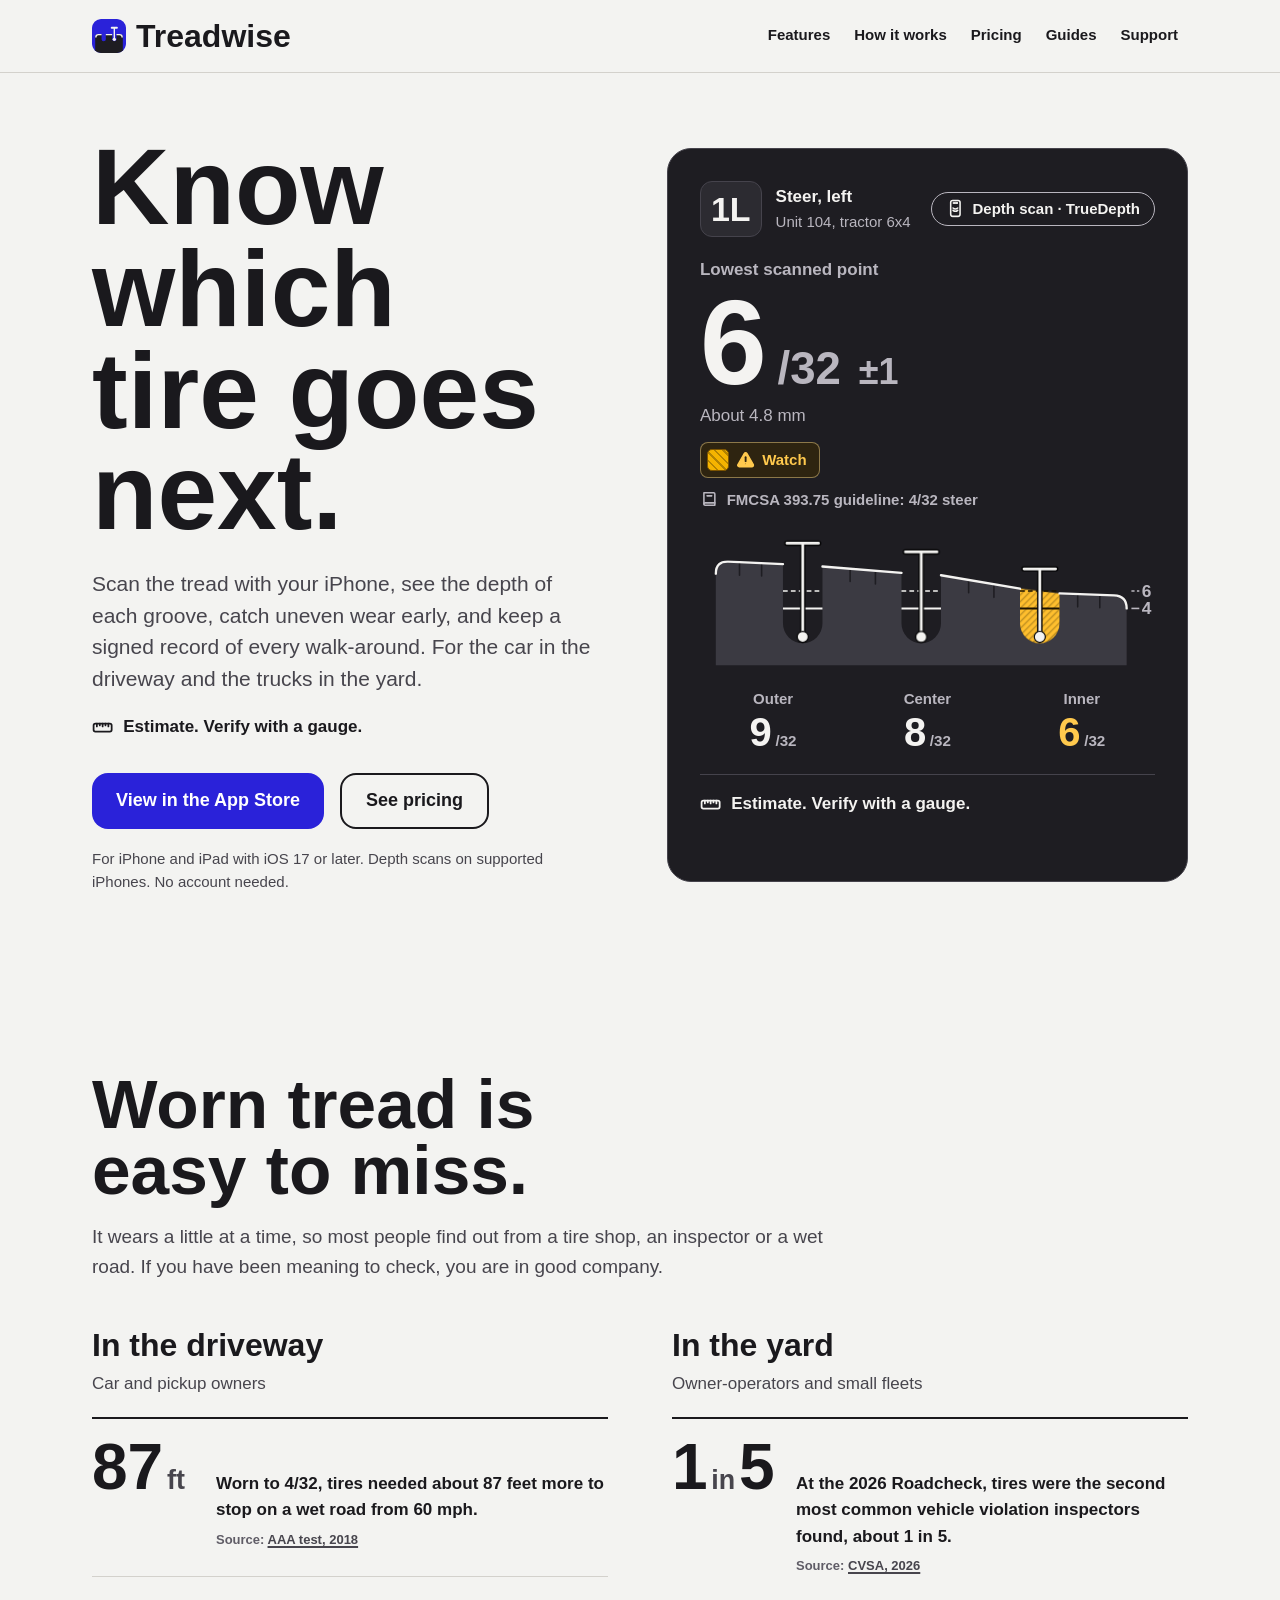
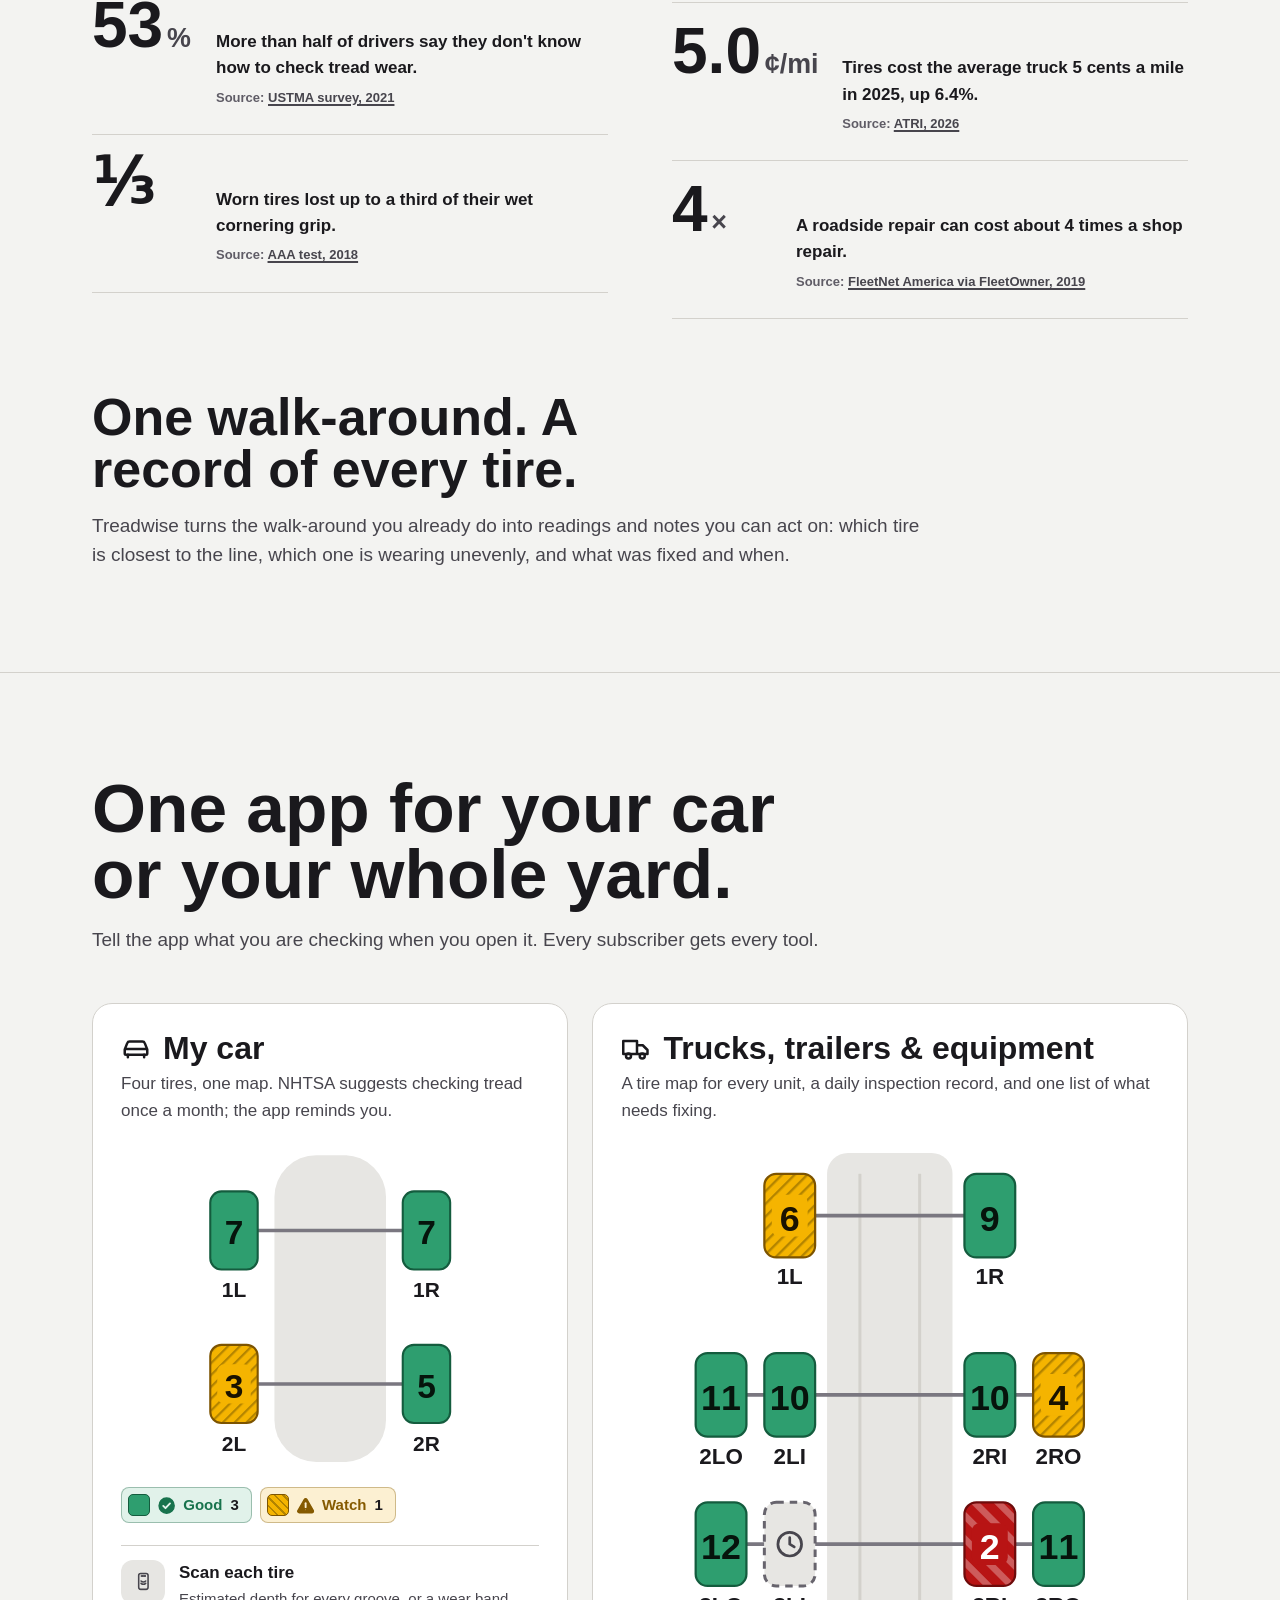
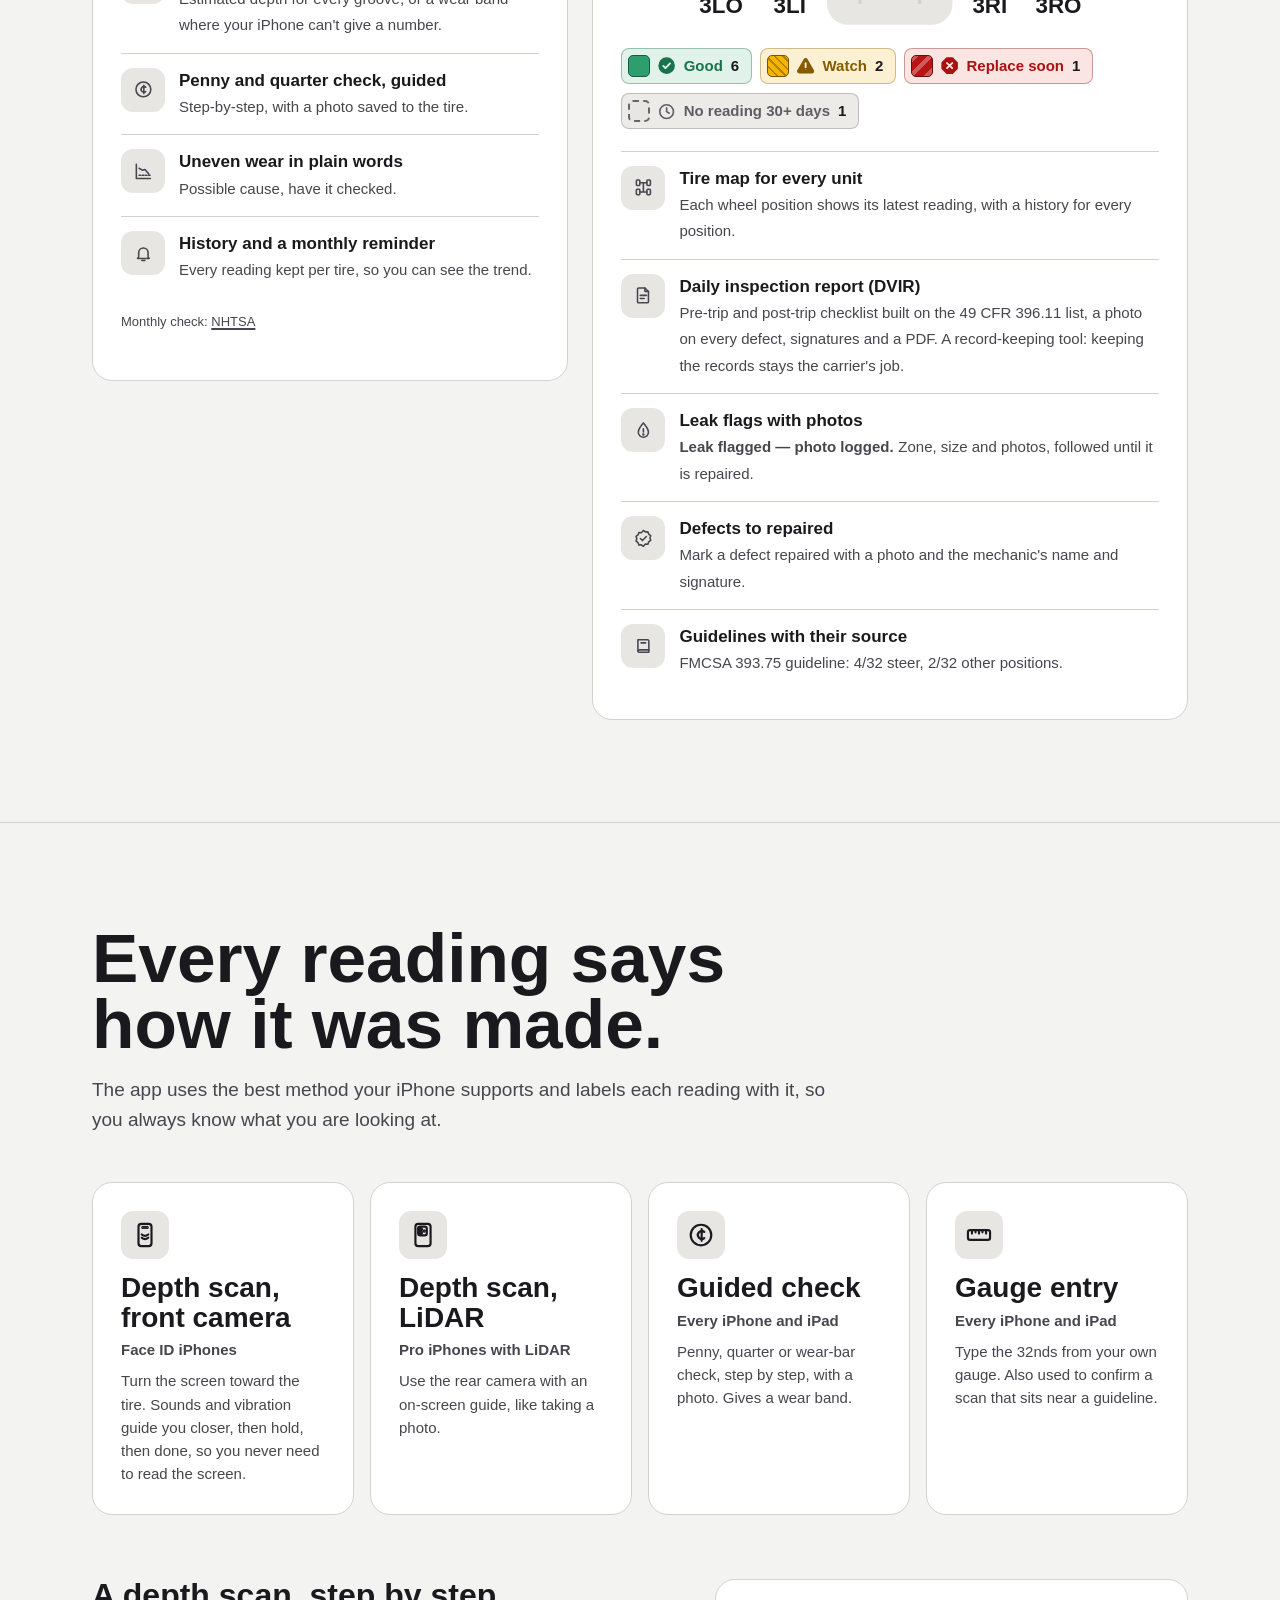
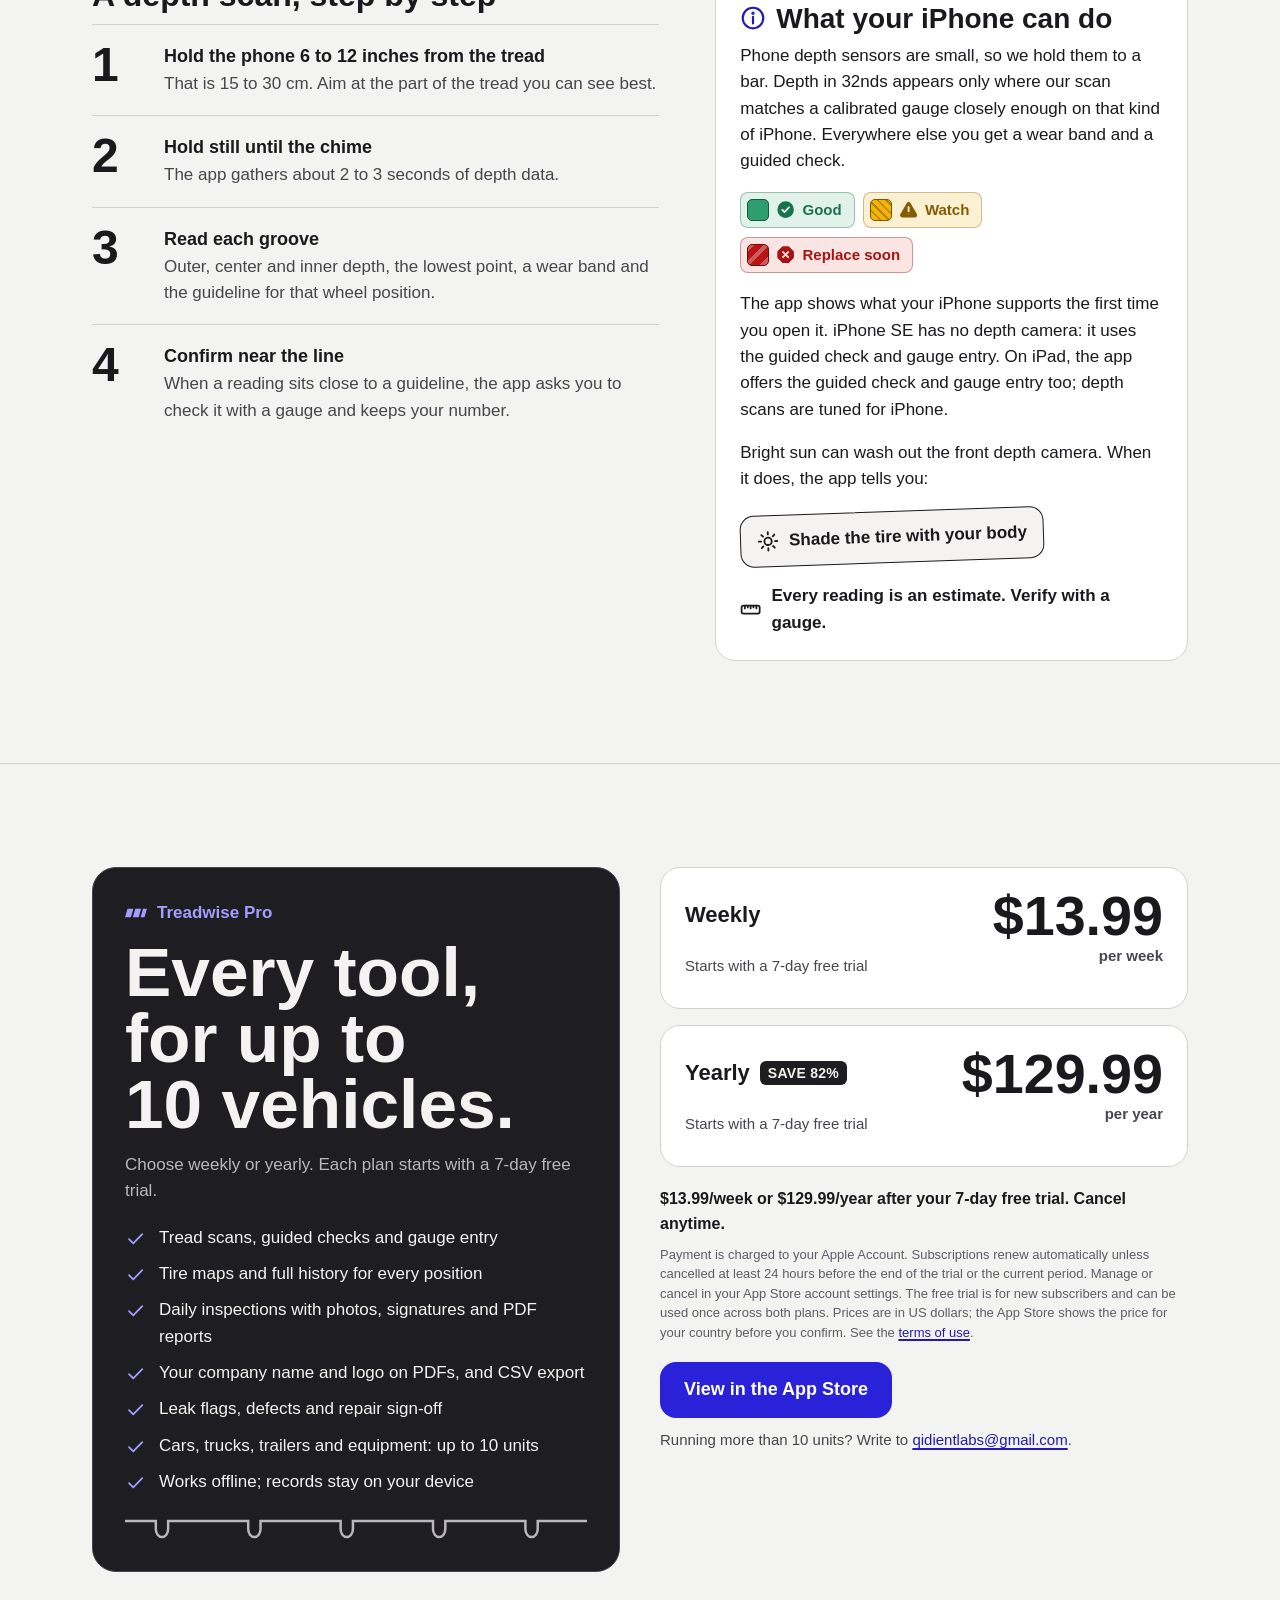
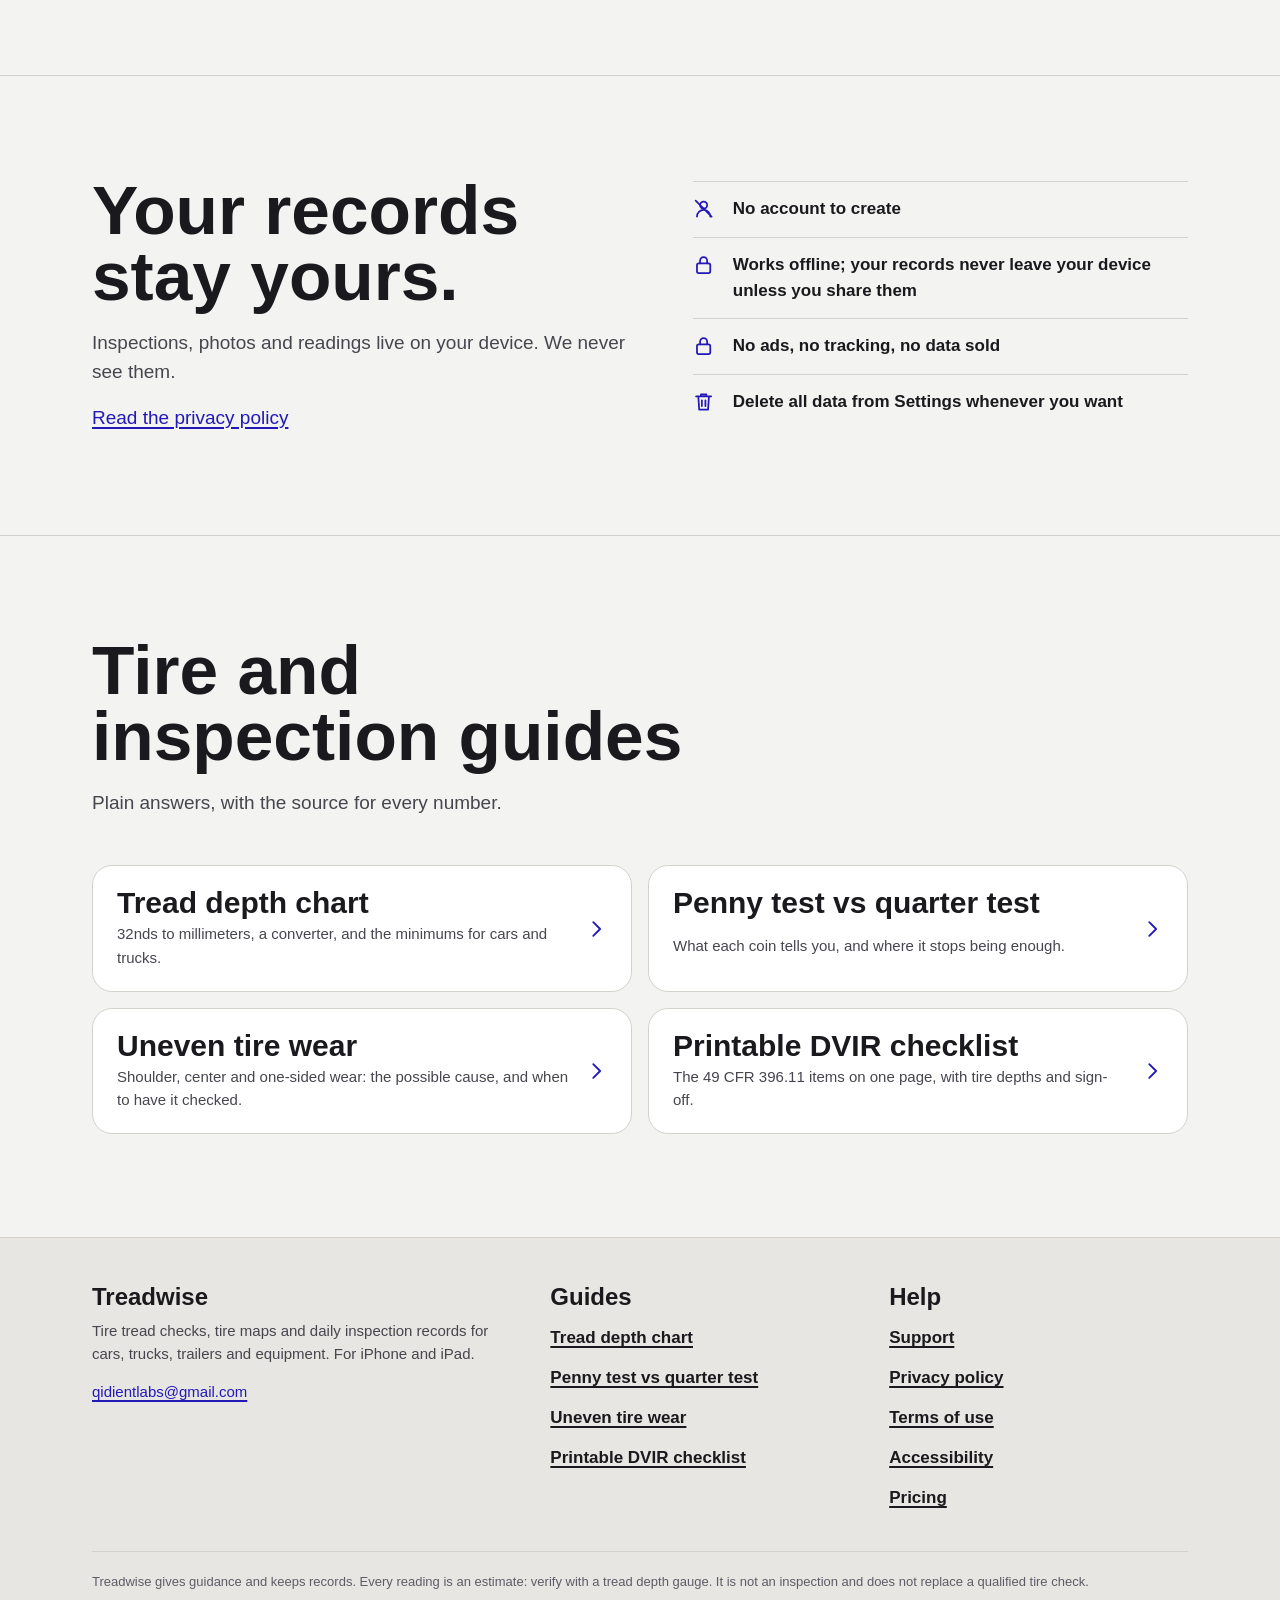
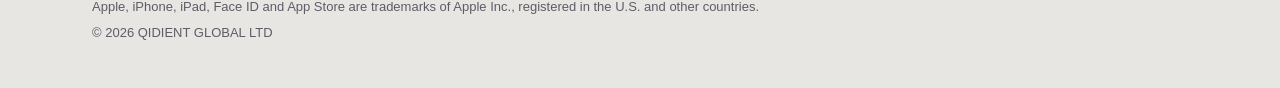
==== index.html @ 8d891f29 "Publish support, privacy and terms pages Co-Authored-By: Claude Opus 5.5 <noreply@anthropic.com>" ====
<!doctype html>
<html lang="en-US">
<head>
<title>Treadwise: tire tread scanner and DVIR for iPhone</title>
<meta name="description" content="Estimate tire tread depth per groove with your iPhone, catch uneven wear early, keep a tire map for every vehicle and a signed daily inspection record (DVIR).">
<meta charset="utf-8">
<meta name="viewport" content="width=device-width, initial-scale=1">
<meta name="color-scheme" content="light dark">
<meta name="theme-color" content="#F3F3F1" media="(prefers-color-scheme: light)">
<meta name="theme-color" content="#111013" media="(prefers-color-scheme: dark)">
<meta name="format-detection" content="telephone=no">

<meta name="apple-itunes-app" content="app-id=6839294842">

<meta name="robots" content="noindex, nofollow">

<meta property="og:type" content="website">
<meta property="og:site_name" content="Treadwise">
<meta property="og:title" content="Treadwise: tire tread scanner and DVIR for iPhone">
<meta property="og:description" content="Estimate tire tread depth per groove with your iPhone, catch uneven wear early, keep a tire map for every vehicle and a signed daily inspection record (DVIR).">

<link rel="canonical" href="https://jerryjrdev.github.io/tiretreadscanner/">
<meta property="og:url" content="https://jerryjrdev.github.io/tiretreadscanner/">
<meta property="og:image" content="https://jerryjrdev.github.io/tiretreadscanner/assets/app-icon-1024.png">

<link rel="icon" href="favicon.svg" type="image/svg+xml">
<link rel="apple-touch-icon" href="assets/app-icon-1024.png">
<link rel="stylesheet" href="style.css">
<script src="site.js" defer></script>
</head>
<body>
<a class="skip-link" href="#main">Skip to content</a>
<svg width="0" height="0" style="position:absolute" aria-hidden="true" focusable="false">
  <defs>
    <!-- Band patterns (DIRECTION.md §3): Watch fine 45° hatch, Replace soon bold 135° stripes. -->
    <pattern id="p-watch" width="6" height="6" patternUnits="userSpaceOnUse" patternTransform="rotate(45)">
      <rect width="6" height="6" style="fill:var(--watch-fill)"/>
      <rect width="1.6" height="6" style="fill:var(--watch-on);opacity:.3"/>
    </pattern>
    <pattern id="p-replace" width="11" height="11" patternUnits="userSpaceOnUse" patternTransform="rotate(135)">
      <rect width="11" height="11" style="fill:var(--replace-fill)"/>
      <rect width="4.5" height="11" fill="#FFFFFF" opacity=".3"/>
    </pattern>
    <pattern id="p-watch-slab" width="6" height="6" patternUnits="userSpaceOnUse" patternTransform="rotate(45)">
      <rect width="6" height="6" fill="#FFBF2E"/>
      <rect width="1.6" height="6" fill="#1C1300" opacity=".3"/>
    </pattern>

    <!-- Band icons: circle, triangle, octagon, clock (ANSI sign shapes). --knock is the cut-out colour. -->
    <symbol id="i-good" viewBox="0 0 24 24"><circle cx="12" cy="12" r="10.5" fill="currentColor"/><path d="M7.3 12.4l3.1 3.1 6.3-6.6" fill="none" stroke="var(--knock, #fff)" stroke-width="2.6" stroke-linecap="round" stroke-linejoin="round"/></symbol>
    <symbol id="i-watch" viewBox="0 0 24 24"><path d="M10.3 3.2a2 2 0 0 1 3.4 0l9 15.6a2 2 0 0 1-1.7 3H3a2 2 0 0 1-1.7-3z" fill="currentColor"/><path d="M12 8.6v5.6" stroke="var(--knock, #fff)" stroke-width="2.6" stroke-linecap="round"/><circle cx="12" cy="17.9" r="1.5" fill="var(--knock, #fff)"/></symbol>
    <symbol id="i-replace" viewBox="0 0 24 24"><path d="M8 1.5h8l6.5 6.5v8L16 22.5H8L1.5 16V8z" fill="currentColor"/><path d="M8.4 8.4l7.2 7.2M15.6 8.4l-7.2 7.2" stroke="var(--knock, #fff)" stroke-width="2.6" stroke-linecap="round"/></symbol>
    <symbol id="i-stale" viewBox="0 0 24 24"><circle cx="12" cy="12" r="9.5" fill="none" stroke="currentColor" stroke-width="2.2"/><path d="M12 6.8V12l3.6 2.2" fill="none" stroke="currentColor" stroke-width="2.2" stroke-linecap="round" stroke-linejoin="round"/></symbol>

    <!-- Line icons, 24 grid, 2 px stroke (set by .icon). -->
    <symbol id="i-ruler" viewBox="0 0 24 24"><rect x="1.8" y="7.5" width="20.4" height="9" rx="2"/><path d="M5.5 7.5v3.2M8.8 7.5v2M12 7.5v3.2M15.2 7.5v2M18.5 7.5v3.2"/></symbol>
    <symbol id="i-info" viewBox="0 0 24 24"><circle cx="12" cy="12" r="9.5"/><path d="M12 11v6"/><circle cx="12" cy="7.6" r=".6" fill="currentColor"/></symbol>
    <symbol id="i-book" viewBox="0 0 24 24"><path d="M5 3.5h12.5a1.5 1.5 0 0 1 1.5 1.5v14.5H6.5A1.5 1.5 0 0 1 5 18z"/><path d="M5 18a1.5 1.5 0 0 1 1.5-1.5H19M9 7.5h6"/></symbol>
    <symbol id="i-depth" viewBox="0 0 24 24"><rect x="6" y="1.8" width="12" height="20.4" rx="2.6"/><circle cx="10" cy="5" r=".5" fill="currentColor"/><circle cx="12" cy="5" r=".5" fill="currentColor"/><circle cx="14" cy="5" r=".5" fill="currentColor"/><path d="M9 14.5q3 2.5 6 0M9 11.5q3 2.5 6 0" /></symbol>
    <symbol id="i-lidar" viewBox="0 0 24 24"><rect x="5" y="1.8" width="14" height="20.4" rx="2.6"/><rect x="7.5" y="4.3" width="8" height="8" rx="2"/><circle cx="10" cy="6.8" r="1.1"/><circle cx="10" cy="9.9" r="1.1"/><circle cx="13.2" cy="8.3" r=".6" fill="currentColor"/></symbol>
    <symbol id="i-coin" viewBox="0 0 24 24"><circle cx="12" cy="12" r="9.5"/><path d="M15 9.2a3.6 3.6 0 1 0 0 5.6M12.6 6.6v10.8"/></symbol>
    <symbol id="i-car" viewBox="0 0 24 24"><path d="M3 15.5v-3.2l2-5A2 2 0 0 1 6.9 6h10.2a2 2 0 0 1 1.9 1.3l2 5v3.2a1 1 0 0 1-1 1H4a1 1 0 0 1-1-1zM3.5 12h17"/><path d="M5.5 16.5v2M18.5 16.5v2"/></symbol>
    <symbol id="i-truck" viewBox="0 0 24 24"><path d="M1.8 5.5h11v10.5h-11zM12.8 9h4.6l3.8 3.8V16h-8.4"/><circle cx="6" cy="17.6" r="2"/><circle cx="17" cy="17.6" r="2"/></symbol>
    <symbol id="i-map" viewBox="0 0 24 24"><rect x="3" y="2.5" width="4.5" height="7" rx="1.2"/><rect x="16.5" y="2.5" width="4.5" height="7" rx="1.2"/><rect x="3" y="14.5" width="4.5" height="7" rx="1.2"/><rect x="16.5" y="14.5" width="4.5" height="7" rx="1.2"/><path d="M7.5 6h9M7.5 18h9M12 6v12"/></symbol>
    <symbol id="i-doc" viewBox="0 0 24 24"><path d="M6 2.5h8l4.5 4.5v13a1.5 1.5 0 0 1-1.5 1.5H6A1.5 1.5 0 0 1 4.5 20V4A1.5 1.5 0 0 1 6 2.5z"/><path d="M14 2.5V7h4.5M8 12h8M8 16h5"/></symbol>
    <symbol id="i-sign" viewBox="0 0 24 24"><path d="M3 14.5c2-4 3.5-7 5-7 2.2 0-1.8 9 1 9 1.8 0 2.5-3 4-3 1.2 0 1 2 2.5 2 1 0 2-1 3-2"/><path d="M3 20.5h18"/></symbol>
    <symbol id="i-leak" viewBox="0 0 24 24"><path d="M12 2.5s-6.5 7.2-6.5 11.8a6.5 6.5 0 0 0 13 0C18.5 9.7 12 2.5 12 2.5z"/><path d="M12 10v4.2"/><circle cx="12" cy="17.2" r=".6" fill="currentColor"/></symbol>
    <symbol id="i-seal" viewBox="0 0 24 24"><path d="M12 1.8l2.6 1.9 3.2-.1 1 3 2.6 1.9-1 3 1 3-2.6 1.9-1 3-3.2-.1L12 22.2l-2.6-1.9-3.2.1-1-3-2.6-1.9 1-3-1-3 2.6-1.9 1-3 3.2.1z"/><path d="M8.2 12.2l2.6 2.6 5-5.2"/></symbol>
    <symbol id="i-chart" viewBox="0 0 24 24"><path d="M3 3v18h18"/><path d="M6.5 8l4 2.5 3.5-1 5 6"/><path d="M6.5 17h14" stroke-dasharray="2 2"/></symbol>
    <symbol id="i-bell" viewBox="0 0 24 24"><path d="M6 16.5V11a6 6 0 0 1 12 0v5.5l1.5 2h-15zM10 21h4"/></symbol>
    <symbol id="i-camera" viewBox="0 0 24 24"><path d="M3 7.5h3.5L8.3 5h7.4l1.8 2.5H21a1 1 0 0 1 1 1V19a1 1 0 0 1-1 1H3a1 1 0 0 1-1-1V8.5a1 1 0 0 1 1-1z"/><circle cx="12" cy="13.2" r="3.8"/></symbol>
    <symbol id="i-cloud" viewBox="0 0 24 24"><path d="M7 19.5h10.5a4.5 4.5 0 0 0 .6-9 6 6 0 0 0-11.6 1.4A3.8 3.8 0 0 0 7 19.5z"/></symbol>
    <symbol id="i-lock" viewBox="0 0 24 24"><rect x="4.5" y="10.5" width="15" height="11" rx="2"/><path d="M8 10.5V7.5a4 4 0 0 1 8 0v3"/></symbol>
    <symbol id="i-noperson" viewBox="0 0 24 24"><circle cx="12" cy="8" r="4"/><path d="M4.5 21a7.5 7.5 0 0 1 15 0M3 3l18 18"/></symbol>
    <symbol id="i-trash" viewBox="0 0 24 24"><path d="M3.5 6h17M9 6V3.8h6V6M6 6l1 15h10l1-15M10 10.5v6.5M14 10.5v6.5"/></symbol>
    <symbol id="i-check" viewBox="0 0 24 24"><path d="M4.5 12.5l4.8 4.8L19.5 7"/></symbol>
    <symbol id="i-plus" viewBox="0 0 24 24"><path d="M12 4.5v15M4.5 12h15"/></symbol>
    <symbol id="i-print" viewBox="0 0 24 24"><path d="M6.5 9V2.5h11V9M6.5 17.5H4a1.5 1.5 0 0 1-1.5-1.5v-5.5A1.5 1.5 0 0 1 4 9h16a1.5 1.5 0 0 1 1.5 1.5V16a1.5 1.5 0 0 1-1.5 1.5h-2.5"/><path d="M6.5 14h11v7.5h-11z"/></symbol>
    <symbol id="i-chevron" viewBox="0 0 24 24"><path d="M9 4.5l7.5 7.5L9 19.5"/></symbol>
    <symbol id="i-sound" viewBox="0 0 24 24"><path d="M3 9.5h3.5L11 5.5v13l-4.5-4H3z"/><path d="M14.5 9a4 4 0 0 1 0 6M17.5 6.5a7.5 7.5 0 0 1 0 11"/></symbol>
    <symbol id="i-sun" viewBox="0 0 24 24"><circle cx="12" cy="12" r="4"/><path d="M12 2v2.5M12 19.5V22M2 12h2.5M19.5 12H22M4.9 4.9l1.8 1.8M17.3 17.3l1.8 1.8M4.9 19.1l1.8-1.8M17.3 6.7l1.8-1.8"/></symbol>
    <symbol id="i-mail" viewBox="0 0 24 24"><rect x="2.5" y="5" width="19" height="14" rx="2"/><path d="M3 6.5l9 6.5 9-6.5"/></symbol>
    <symbol id="i-tread" viewBox="0 0 34 14"><path d="M4 0h9L9 14H0zM16 0h9l-4 14h-9zM28 0h6v0L30 14h-6z" fill="currentColor" stroke="none"/></symbol>
  </defs>
</svg>
<header class="site-header">
  <div class="wrap">
    <a class="wordmark" href="index.html" aria-current="page" aria-label="Treadwise home">
      <svg viewBox="0 0 64 64" aria-hidden="true" focusable="false">
        <rect width="64" height="64" rx="14" fill="#2A22D9"/>
        <path d="M6 64V34q0-6 6-6h6v10a4 4 0 0 0 8 0V28h12v10a4 4 0 0 0 8 0V28h6q6 0 6 6v30z" fill="#1E1D22"/>
        <g fill="none" stroke="#F4F3F1" stroke-width="2.6"><path d="M7.3 35v-1q0-4.7 4.7-4.7h6M26 29.3h12M46 29.3h6q4.7 0 4.7 4.7v1"/></g>
        <g stroke="#F4F3F1" stroke-linecap="round"><path d="M37 16.5h10" stroke-width="3.4"/><path d="M42 17v20" stroke-width="2.6"/></g>
        <circle cx="42" cy="38.2" r="3.1" fill="#F4F3F1"/>
      </svg>
      <span>Treadwise</span>
    </a>
    <nav class="site-nav" aria-label="Main">
      <ul>
        <li><a href="index.html#features">Features</a></li>
        <li><a href="index.html#how">How it works</a></li>
        <li><a href="index.html#pricing">Pricing</a></li>
        <li><a href="index.html#guides">Guides</a></li>
        <li><a href="support.html">Support</a></li>
      </ul>
    </nav>
  </div>
</header>
<main id="main">

  <!-- Hero: the reading is the most characteristic thing in this world, so it leads. -->
  <section class="hero" aria-labelledby="hero-title">
    <div class="wrap hero-grid">
      <div>
        <h1 id="hero-title">Know which tire goes next.</h1>
        <p class="lede">Scan the tread with your iPhone, see the depth of each groove, catch uneven wear early, and keep a signed record of every walk-around. For the car in the driveway and the trucks in the yard.</p>
        <p class="disclaimer"><svg class="icon" aria-hidden="true"><use href="#i-ruler"/></svg>Estimate. Verify with a gauge.</p>
        <div class="actions">
          <!--
  App Store badge slot. Apple requires its official badge artwork (Apple Marketing Tools,
  https://tools.applemarketingtools.com/). Never redraw it. Save the official SVG as
  site/assets/app-store-badge.svg and build.py uses it automatically once an app id is set.
-->

<a class="btn btn-primary" href="https://apps.apple.com/app/id6839294842">View in the App Store</a>

          <a class="btn btn-secondary" href="#pricing">See pricing</a>
        </div>
        <p class="hero-meta">For iPhone and iPad with iOS 17 or later. Depth scans on supported iPhones. No account needed.</p>
      </div>

      <figure class="slab result" aria-labelledby="example-caption">
        <figcaption id="example-caption" class="visually-hidden">Example scan result in the app: steer tire 1L on unit 104. Lowest scanned point 6 thirty-seconds, plus or minus 1, about 4.8 millimeters, wear band Watch. Outer groove 9, center 8, inner 6 thirty-seconds. FMCSA 393.75 guideline for steer tires is 4/32.</figcaption>
        <div class="result-top" aria-hidden="true">
          <div class="result-where">
            <span class="plate">1L</span>
            <div><b>Steer, left</b><span>Unit 104, tractor 6x4</span></div>
          </div>
          <span class="method-badge"><svg class="icon" aria-hidden="true"><use href="#i-depth"/></svg>Depth scan · TrueDepth</span>
        </div>
        <div class="result-readout" aria-hidden="true">
          <div>
            <p class="label">Lowest scanned point</p>
            <p class="reading" style="margin:0"><span class="n">6</span><span class="u">/32</span><span class="t">±1</span></p>
            <p class="mm">About 4.8 mm</p>
          </div>
          <div class="verdict">
            <span class="chip watch"><span class="swatch"></span><svg class="icon" aria-hidden="true"><use href="#i-watch"/></svg>Watch</span>
            <p class="verdict-source"><svg class="icon" aria-hidden="true"><use href="#i-book"/></svg>FMCSA 393.75 guideline: 4/32 steer</p>
          </div>
        </div>
        <svg class="profile" viewBox="0 58 576 178" aria-hidden="true" focusable="false">
          <path d="M20 228V112q0-16 16-15.2L105 100v75a25 25 0 0 0 50 0v-72l100 8v64a25 25 0 0 0 50 0v-61l100 17v44a25 25 0 0 0 50 0v-38l69 2.4q16 .6 16 16.6V228z" fill="#3B3A42"/>
          <path class="groove-fill" d="M405 131v44a25 25 0 0 0 50 0v-38z" fill="url(#p-watch-slab)"/>
          <g stroke="#1E1D22" stroke-width="2" stroke-linecap="round">
            <path d="M50 99v15M78 100v15M190 107v15M222 110v15M340 121v15M372 127v15M478 139v15M506 140v15"/>
          </g>
          <g fill="none" stroke="#F4F3F1" stroke-width="3" stroke-linejoin="round" stroke-linecap="round">
            <path d="M20 112q0-16 16-15.2L105 100M155 103l100 8M305 114l100 17M455 137l69 2.4q16 .6 16 16.6"/>
          </g>
          <!-- Guidelines drawn inside the grooves only: 4/32 solid, 6/32 dashed (remaining depth above the floor). -->
          <g stroke="#F4F3F1" stroke-width="2.5">
            <path d="M105 156h50M255 156h50"/>
            <path d="M105 134h50M255 134h50" stroke-dasharray="6 4" stroke-width="2"/>
          </g>
          <g stroke="#1C1300" stroke-width="2.5">
            <path d="M405 156h50"/>
            <path d="M405 134h50" stroke-dasharray="6 4" stroke-width="2"/>
          </g>
          <g stroke="#B9B6BF" stroke-width="2">
            <path d="M546 156h10"/>
            <path d="M546 134h10" stroke-dasharray="4 3"/>
          </g>
          <g class="svg-tag" fill="#B9B6BF">
            <text x="559" y="141">6</text>
            <text x="559" y="163">4</text>
          </g>
          <!-- Gauge pins drop into each groove. -->
          <g class="pin">
            <path d="M110 73.5h40M130 74v118" stroke="#050506" stroke-width="7" stroke-linecap="round"/>
            <path d="M110 73.5h40M130 74v118" stroke="#F4F3F1" stroke-width="3.5" stroke-linecap="round"/>
            <circle cx="130" cy="192" r="7" fill="#F4F3F1" stroke="#050506" stroke-width="1.5"/>
          </g>
          <g class="pin">
            <path d="M260 84.5h40M280 85v107" stroke="#050506" stroke-width="7" stroke-linecap="round"/>
            <path d="M260 84.5h40M280 85v107" stroke="#F4F3F1" stroke-width="3.5" stroke-linecap="round"/>
            <circle cx="280" cy="192" r="7" fill="#F4F3F1" stroke="#050506" stroke-width="1.5"/>
          </g>
          <g class="pin">
            <path d="M410 106h40M430 106.5v85.5" stroke="#050506" stroke-width="7" stroke-linecap="round"/>
            <path d="M410 106h40M430 106.5v85.5" stroke="#F4F3F1" stroke-width="3.5" stroke-linecap="round"/>
            <circle cx="430" cy="192" r="7" fill="#F4F3F1" stroke="#050506" stroke-width="1.5"/>
          </g>
        </svg>
        <ul class="groove-cols" aria-hidden="true">
          <li><span class="pos">Outer</span><span class="reading"><span class="n">9</span><span class="u">/32</span></span></li>
          <li><span class="pos">Center</span><span class="reading"><span class="n">8</span><span class="u">/32</span></span></li>
          <li class="low"><span class="pos">Inner</span><span class="reading"><span class="n">6</span><span class="u">/32</span></span></li>
        </ul>
        <p class="disclaimer" aria-hidden="true"><svg class="icon" aria-hidden="true"><use href="#i-ruler"/></svg>Estimate. Verify with a gauge.</p>
      </figure>
    </div>
  </section>

  <!-- Problem, not alone, cost: real, sourced figures only (docs/store/research/facts.md). -->
  <section class="section" id="why" aria-labelledby="why-title">
    <div class="wrap">
      <div class="section-head">
        <h2 id="why-title">Worn tread is easy to miss.</h2>
        <p>It wears a little at a time, so most people find out from a tire shop, an inspector or a wet road. If you have been meaning to check, you are in good company.</p>
      </div>
      <div class="facts-grid">
        <div>
          <h3>In the driveway</h3>
          <p>Car and pickup owners</p>
          <ul class="stat-list">
            <li>
              <span class="stat-figure">87<small>ft</small></span>
              <div class="stat-text">
                <p>Worn to 4/32, tires needed about 87 feet more to stop on a wet road from 60 mph.</p>
                <p class="source">Source: <a href="https://newsroom.aaa.com/2018/06/tread-lightly-worn-tires-drivers-risk/">AAA test, 2018</a></p>
              </div>
            </li>
            <li>
              <span class="stat-figure">53<small>%</small></span>
              <div class="stat-text">
                <p>More than half of drivers say they don't know how to check tread wear.</p>
                <p class="source">Source: <a href="https://www.ustires.org/newsroom/ustma-kicks-national-tire-safety-week-drivers-plan-take-summer-road-trips">USTMA survey, 2021</a></p>
              </div>
            </li>
            <li>
              <span class="stat-figure">⅓</span>
              <div class="stat-text">
                <p>Worn tires lost up to a third of their wet cornering grip.</p>
                <p class="source">Source: <a href="https://www.aaa.com/AAA/common/AAR/files/Tire-Study-Report.pdf">AAA test, 2018</a></p>
              </div>
            </li>
          </ul>
        </div>
        <div>
          <h3>In the yard</h3>
          <p>Owner-operators and small fleets</p>
          <ul class="stat-list">
            <li>
              <span class="stat-figure">1<small>in</small>5</span>
              <div class="stat-text">
                <p>At the 2026 Roadcheck, tires were the second most common vehicle violation inspectors found, about 1 in 5.</p>
                <p class="source">Source: <a href="https://www.fleetowner.com/safety/news/55400720/cvsa-2026-roadcheck-results-show-top-truck-driver-and-eld-violations">CVSA, 2026</a></p>
              </div>
            </li>
            <li>
              <span class="stat-figure">5.0<small>¢/mi</small></span>
              <div class="stat-text">
                <p>Tires cost the average truck 5 cents a mile in 2025, up 6.4%.</p>
                <p class="source">Source: <a href="https://www.ttnews.com/articles/atri-truck-costs-2025">ATRI, 2026</a></p>
              </div>
            </li>
            <li>
              <span class="stat-figure">4<small>×</small></span>
              <div class="stat-text">
                <p>A roadside repair can cost about 4 times a shop repair.</p>
                <p class="source">Source: <a href="https://www.fleetowner.com/operations/maintenance/article/21703593/study-roadside-truck-breakdowns-occur-every-10000-miles">FleetNet America via FleetOwner, 2019</a></p>
              </div>
            </li>
          </ul>
        </div>
      </div>
      <div class="turn">
        <p class="display">One walk-around. A record of every tire.</p>
        <p>Treadwise turns the walk-around you already do into readings and notes you can act on: which tire is closest to the line, which one is wearing unevenly, and what was fixed and when.</p>
      </div>
    </div>
  </section>

  <!-- Two paths: the same words the app uses in "What are you checking?" -->
  <section class="section" id="features" aria-labelledby="features-title">
    <div class="wrap">
      <div class="section-head">
        <h2 id="features-title">One app for your car or your whole yard.</h2>
        <p>Tell the app what you are checking when you open it. Every subscriber gets every tool.</p>
      </div>
      <div class="paths">
        <article class="card path" aria-labelledby="path-car">
          <h3 id="path-car"><svg class="icon" aria-hidden="true"><use href="#i-car"/></svg>My car</h3>
          <p>Four tires, one map. NHTSA suggests checking tread once a month; the app reminds you.</p>
          <figure class="map-figure" aria-labelledby="car-map-cap">
            <svg viewBox="0 0 300 236" role="img" aria-labelledby="car-map-cap">
              <rect x="110" y="8" width="80" height="220" rx="30" style="fill:var(--sunken)"/>
              <g style="stroke:var(--border)" stroke-width="2.5"><path d="M98 62h104M98 172h104"/></g>
              <rect x="64" y="34" width="34" height="56" rx="8" style="fill:var(--good-fill);stroke:var(--good-stroke)" stroke-width="1.5"/>
              <text class="svg-num" x="81" y="72" text-anchor="middle" style="fill:var(--good-on)">7</text>
              <rect x="202" y="34" width="34" height="56" rx="8" style="fill:var(--good-fill);stroke:var(--good-stroke)" stroke-width="1.5"/>
              <text class="svg-num" x="219" y="72" text-anchor="middle" style="fill:var(--good-on)">7</text>
              <rect x="64" y="144" width="34" height="56" rx="8" fill="url(#p-watch)" style="stroke:var(--watch-stroke)" stroke-width="1.5"/>
              <rect x="69" y="158" width="24" height="28" rx="5" style="fill:var(--watch-fill)"/>
              <text class="svg-num" x="81" y="182" text-anchor="middle" style="fill:var(--watch-on)">3</text>
              <rect x="202" y="144" width="34" height="56" rx="8" style="fill:var(--good-fill);stroke:var(--good-stroke)" stroke-width="1.5"/>
              <text class="svg-num" x="219" y="182" text-anchor="middle" style="fill:var(--good-on)">5</text>
              <g class="svg-code" style="fill:var(--ink1)" text-anchor="middle">
                <text x="81" y="110">1L</text><text x="219" y="110">1R</text>
                <text x="81" y="220">2L</text><text x="219" y="220">2R</text>
              </g>
            </svg>
            <figcaption id="car-map-cap" class="visually-hidden">Example car tire map: front left 7/32 Good, front right 7/32 Good, rear left 3/32 Watch, rear right 5/32 Good.</figcaption>
          </figure>
          <ul class="legend" aria-hidden="true">
            <li><span class="chip good"><span class="swatch"></span><svg class="icon"><use href="#i-good"/></svg>Good <b class="num">3</b></span></li>
            <li><span class="chip watch"><span class="swatch"></span><svg class="icon"><use href="#i-watch"/></svg>Watch <b class="num">1</b></span></li>
          </ul>
          <ul class="feature-list">
            <li><span class="well"><svg class="icon" aria-hidden="true"><use href="#i-depth"/></svg></span><div><b>Scan each tire</b><span>Estimated depth for every groove, or a wear band where your iPhone can't give a number.</span></div></li>
            <li><span class="well"><svg class="icon" aria-hidden="true"><use href="#i-coin"/></svg></span><div><b>Penny and quarter check, guided</b><span>Step-by-step, with a photo saved to the tire.</span></div></li>
            <li><span class="well"><svg class="icon" aria-hidden="true"><use href="#i-chart"/></svg></span><div><b>Uneven wear in plain words</b><span>Possible cause, have it checked.</span></div></li>
            <li><span class="well"><svg class="icon" aria-hidden="true"><use href="#i-bell"/></svg></span><div><b>History and a monthly reminder</b><span>Every reading kept per tire, so you can see the trend.</span></div></li>
          </ul>
          <p class="source" style="margin-top:14px">Monthly check: <a href="https://www.nhtsa.gov/vehicle-safety/tires">NHTSA</a></p>
        </article>

        <article class="card path" aria-labelledby="path-fleet">
          <h3 id="path-fleet"><svg class="icon" aria-hidden="true"><use href="#i-truck"/></svg>Trucks, trailers &amp; equipment</h3>
          <p>A tire map for every unit, a daily inspection record, and one list of what needs fixing.</p>
          <figure class="map-figure" aria-labelledby="fleet-map-cap">
            <svg viewBox="0 0 360 328" role="img" aria-labelledby="fleet-map-cap">
              <rect x="138" y="6" width="84" height="316" rx="14" style="fill:var(--sunken)"/>
              <g style="stroke:var(--hairline)" stroke-width="2"><path d="M160 20v288M200 20v288"/></g>
              <g style="stroke:var(--border)" stroke-width="2.5">
                <path d="M130 48h100"/>
                <path d="M84 168h12M130 168h100M264 168h12"/>
                <path d="M84 268h12M130 268h100M264 268h12"/>
              </g>
              <!-- Axle 1 (steer) -->
              <rect x="96" y="20" width="34" height="56" rx="8" fill="url(#p-watch)" style="stroke:var(--watch-stroke)" stroke-width="1.5"/>
              <rect x="101" y="34" width="24" height="28" rx="5" style="fill:var(--watch-fill)"/>
              <text class="svg-num" x="113" y="58" text-anchor="middle" style="fill:var(--watch-on)">6</text>
              <rect x="230" y="20" width="34" height="56" rx="8" style="fill:var(--good-fill);stroke:var(--good-stroke)" stroke-width="1.5"/>
              <text class="svg-num" x="247" y="58" text-anchor="middle" style="fill:var(--good-on)">9</text>
              <!-- Axle 2 (drive) -->
              <rect x="50" y="140" width="34" height="56" rx="8" style="fill:var(--good-fill);stroke:var(--good-stroke)" stroke-width="1.5"/>
              <text class="svg-num" x="67" y="178" text-anchor="middle" style="fill:var(--good-on)">11</text>
              <rect x="96" y="140" width="34" height="56" rx="8" style="fill:var(--good-fill);stroke:var(--good-stroke)" stroke-width="1.5"/>
              <text class="svg-num" x="113" y="178" text-anchor="middle" style="fill:var(--good-on)">10</text>
              <rect x="230" y="140" width="34" height="56" rx="8" style="fill:var(--good-fill);stroke:var(--good-stroke)" stroke-width="1.5"/>
              <text class="svg-num" x="247" y="178" text-anchor="middle" style="fill:var(--good-on)">10</text>
              <rect x="276" y="140" width="34" height="56" rx="8" fill="url(#p-watch)" style="stroke:var(--watch-stroke)" stroke-width="1.5"/>
              <rect x="281" y="154" width="24" height="28" rx="5" style="fill:var(--watch-fill)"/>
              <text class="svg-num" x="293" y="178" text-anchor="middle" style="fill:var(--watch-on)">4</text>
              <!-- Axle 3 (drive) -->
              <rect x="50" y="240" width="34" height="56" rx="8" style="fill:var(--good-fill);stroke:var(--good-stroke)" stroke-width="1.5"/>
              <text class="svg-num" x="67" y="278" text-anchor="middle" style="fill:var(--good-on)">12</text>
              <rect x="96" y="240" width="34" height="56" rx="8" style="fill:var(--stale-fill);stroke:var(--stale-stroke)" stroke-width="2" stroke-dasharray="5 4"/>
              <use href="#i-stale" x="103" y="258" width="20" height="20" style="color:var(--stale-on)"/>
              <rect x="230" y="240" width="34" height="56" rx="8" fill="url(#p-replace)" style="stroke:var(--replace-stroke)" stroke-width="1.5"/>
              <rect x="235" y="254" width="24" height="28" rx="5" style="fill:var(--replace-fill)"/>
              <text class="svg-num" x="247" y="278" text-anchor="middle" fill="#FFFFFF">2</text>
              <rect x="276" y="240" width="34" height="56" rx="8" style="fill:var(--good-fill);stroke:var(--good-stroke)" stroke-width="1.5"/>
              <text class="svg-num" x="293" y="278" text-anchor="middle" style="fill:var(--good-on)">11</text>
              <g class="svg-code" style="fill:var(--ink1)" text-anchor="middle">
                <text x="113" y="94">1L</text><text x="247" y="94">1R</text>
                <text x="67" y="214">2LO</text><text x="113" y="214">2LI</text><text x="247" y="214">2RI</text><text x="293" y="214">2RO</text>
                <text x="67" y="314">3LO</text><text x="113" y="314">3LI</text><text x="247" y="314">3RI</text><text x="293" y="314">3RO</text>
              </g>
            </svg>
            <figcaption id="fleet-map-cap" class="visually-hidden">Example tire map for unit 104, a 6x4 tractor: 6 tires Good, 2 Watch (1L at 6/32 and 2RO at 4/32), 1 Replace soon (3RI at 2/32) and 1 with no reading in 30+ days (3LI).</figcaption>
          </figure>
          <ul class="legend" aria-hidden="true">
            <li><span class="chip good"><span class="swatch"></span><svg class="icon"><use href="#i-good"/></svg>Good <b class="num">6</b></span></li>
            <li><span class="chip watch"><span class="swatch"></span><svg class="icon"><use href="#i-watch"/></svg>Watch <b class="num">2</b></span></li>
            <li><span class="chip replace"><span class="swatch"></span><svg class="icon"><use href="#i-replace"/></svg>Replace soon <b class="num">1</b></span></li>
            <li><span class="chip stale"><span class="swatch"></span><svg class="icon"><use href="#i-stale"/></svg>No reading 30+ days <b class="num">1</b></span></li>
          </ul>
          <ul class="feature-list">
            <li><span class="well"><svg class="icon" aria-hidden="true"><use href="#i-map"/></svg></span><div><b>Tire map for every unit</b><span>Each wheel position shows its latest reading, with a history for every position.</span></div></li>
            <li><span class="well"><svg class="icon" aria-hidden="true"><use href="#i-doc"/></svg></span><div><b>Daily inspection report (DVIR)</b><span>Pre-trip and post-trip checklist built on the 49 CFR 396.11 list, a photo on every defect, signatures and a PDF. A record-keeping tool: keeping the records stays the carrier's job.</span></div></li>
            <li><span class="well"><svg class="icon" aria-hidden="true"><use href="#i-leak"/></svg></span><div><b>Leak flags with photos</b><span class="leak-line">Leak flagged — photo logged.</span> <span>Zone, size and photos, followed until it is repaired.</span></div></li>
            <li><span class="well"><svg class="icon" aria-hidden="true"><use href="#i-seal"/></svg></span><div><b>Defects to repaired</b><span>Mark a defect repaired with a photo and the mechanic's name and signature.</span></div></li>
            <li><span class="well"><svg class="icon" aria-hidden="true"><use href="#i-book"/></svg></span><div><b>Guidelines with their source</b><span>FMCSA 393.75 guideline: 4/32 steer, 2/32 other positions.</span></div></li>
          </ul>
        </article>
      </div>
    </div>
  </section>

  <!-- How scanning works, with the honest device note. -->
  <section class="section" id="how" aria-labelledby="how-title">
    <div class="wrap">
      <div class="section-head">
        <h2 id="how-title">Every reading says how it was made.</h2>
        <p>The app uses the best method your iPhone supports and labels each reading with it, so you always know what you are looking at.</p>
      </div>
      <div class="methods">
        <article class="card method">
          <span class="well"><svg class="icon" aria-hidden="true"><use href="#i-depth"/></svg></span>
          <h3>Depth scan, front camera</h3>
          <p class="where">Face ID iPhones</p>
          <p>Turn the screen toward the tire. Sounds and vibration guide you closer, then hold, then done, so you never need to read the screen.</p>
        </article>
        <article class="card method">
          <span class="well"><svg class="icon" aria-hidden="true"><use href="#i-lidar"/></svg></span>
          <h3>Depth scan, LiDAR</h3>
          <p class="where">Pro iPhones with LiDAR</p>
          <p>Use the rear camera with an on-screen guide, like taking a photo.</p>
        </article>
        <article class="card method">
          <span class="well"><svg class="icon" aria-hidden="true"><use href="#i-coin"/></svg></span>
          <h3>Guided check</h3>
          <p class="where">Every iPhone and iPad</p>
          <p>Penny, quarter or wear-bar check, step by step, with a photo. Gives a wear band.</p>
        </article>
        <article class="card method">
          <span class="well"><svg class="icon" aria-hidden="true"><use href="#i-ruler"/></svg></span>
          <h3>Gauge entry</h3>
          <p class="where">Every iPhone and iPad</p>
          <p>Type the 32nds from your own gauge. Also used to confirm a scan that sits near a guideline.</p>
        </article>
      </div>

      <div class="steps-wrap">
        <div>
          <h3 style="margin-bottom:12px">A depth scan, step by step</h3>
          <ol class="steps">
            <li><div><b>Hold the phone 6 to 12 inches from the tread</b><span>That is 15 to 30 cm. Aim at the part of the tread you can see best.</span></div></li>
            <li><div><b>Hold still until the chime</b><span>The app gathers about 2 to 3 seconds of depth data.</span></div></li>
            <li><div><b>Read each groove</b><span>Outer, center and inner depth, the lowest point, a wear band and the guideline for that wheel position.</span></div></li>
            <li><div><b>Confirm near the line</b><span>When a reading sits close to a guideline, the app asks you to check it with a gauge and keeps your number.</span></div></li>
          </ol>
        </div>
        <aside class="note" aria-labelledby="device-note">
          <h3 id="device-note"><svg class="icon" aria-hidden="true"><use href="#i-info"/></svg>What your iPhone can do</h3>
          <p>Phone depth sensors are small, so we hold them to a bar. Depth in 32nds appears only where our scan matches a calibrated gauge closely enough on that kind of iPhone. Everywhere else you get a wear band and a guided check.</p>
          <ul class="legend" aria-label="Wear bands">
            <li><span class="chip good"><span class="swatch"></span><svg class="icon" aria-hidden="true"><use href="#i-good"/></svg>Good</span></li>
            <li><span class="chip watch"><span class="swatch"></span><svg class="icon" aria-hidden="true"><use href="#i-watch"/></svg>Watch</span></li>
            <li><span class="chip replace"><span class="swatch"></span><svg class="icon" aria-hidden="true"><use href="#i-replace"/></svg>Replace soon</span></li>
          </ul>
          <p style="margin-top:16px">The app shows what your iPhone supports the first time you open it. iPhone SE has no depth camera: it uses the guided check and gauge entry. On iPad, the app offers the guided check and gauge entry too; depth scans are tuned for iPhone.</p>
          <p>Bright sun can wash out the front depth camera. When it does, the app tells you:</p>
          <p class="cue-row"><span class="chalk cue"><svg class="icon" aria-hidden="true"><use href="#i-sun"/></svg>Shade the tire with your body</span></p>
          <p class="disclaimer" style="margin-top:16px"><svg class="icon" aria-hidden="true"><use href="#i-ruler"/></svg>Every reading is an estimate. Verify with a gauge.</p>
        </aside>
      </div>
    </div>
  </section>

  <!-- Pricing: billed amount is the largest price text; no derived prices; trial terms smaller. -->
  <section class="section" id="pricing" aria-labelledby="pricing-title">
    <div class="wrap pricing-grid">
      <div class="slab pricing-head">
        <p class="pro-mark"><svg viewBox="0 0 34 14" aria-hidden="true"><use href="#i-tread"/></svg>Treadwise Pro</p>
        <h2 id="pricing-title">Every tool, for up to 10 vehicles.</h2>
        <p class="muted">Choose weekly or yearly. Each plan starts with a 7-day free trial.</p>
        <ul class="included">
          <li><svg class="icon" aria-hidden="true"><use href="#i-check"/></svg>Tread scans, guided checks and gauge entry</li>
          <li><svg class="icon" aria-hidden="true"><use href="#i-check"/></svg>Tire maps and full history for every position</li>
          <li><svg class="icon" aria-hidden="true"><use href="#i-check"/></svg>Daily inspections with photos, signatures and PDF reports</li>
          <li><svg class="icon" aria-hidden="true"><use href="#i-check"/></svg>Your company name and logo on PDFs, and CSV export</li>
          <li><svg class="icon" aria-hidden="true"><use href="#i-check"/></svg>Leak flags, defects and repair sign-off</li>
          <li><svg class="icon" aria-hidden="true"><use href="#i-check"/></svg>Cars, trucks, trailers and equipment: up to 10 units</li>
          <li><svg class="icon" aria-hidden="true"><use href="#i-check"/></svg>Works offline; records stay on your device</li>
        </ul>
        <svg class="groove-line" viewBox="0 0 600 20" preserveAspectRatio="none" aria-hidden="true"><path d="M0 2h40v8a8 8 0 0 0 16 0V2h104v8a8 8 0 0 0 16 0V2h104v8a8 8 0 0 0 16 0V2h104v8a8 8 0 0 0 16 0V2h104v8a8 8 0 0 0 16 0V2h64" fill="none" stroke="currentColor" stroke-width="2.5" vector-effect="non-scaling-stroke"/></svg>
      </div>
      <div>
        <div class="plans">
          <div class="plan">
            <div>
              <p class="plan-name">Weekly</p>
              <p class="plan-sub">Starts with a 7-day free trial</p>
            </div>
            <p class="plan-price"><span class="amount">$13.99</span><span class="per">per week</span></p>
          </div>
          <div class="plan">
            <div>
              <p class="plan-name">Yearly <span class="save-badge">Save 82%</span></p>
              <p class="plan-sub">Starts with a 7-day free trial</p>
            </div>
            <p class="plan-price"><span class="amount">$129.99</span><span class="per">per year</span></p>
          </div>
        </div>
        <div class="price-terms" style="margin-top:20px">
          <p class="lead">$13.99/week or $129.99/year after your 7-day free trial. Cancel anytime.</p>
          <p class="legal">Payment is charged to your Apple Account. Subscriptions renew automatically unless cancelled at least 24 hours before the end of the trial or the current period. Manage or cancel in your App Store account settings. The free trial is for new subscribers and can be used once across both plans. Prices are in US dollars; the App Store shows the price for your country before you confirm. See the <a href="terms.html">terms of use</a>.</p>
        </div>
        <div class="actions" style="margin-top:20px">
          <!--
  App Store badge slot. Apple requires its official badge artwork (Apple Marketing Tools,
  https://tools.applemarketingtools.com/). Never redraw it. Save the official SVG as
  site/assets/app-store-badge.svg and build.py uses it automatically once an app id is set.
-->

<a class="btn btn-primary" href="https://apps.apple.com/app/id6839294842">View in the App Store</a>

        </div>
        <p class="store-note">Running more than 10 units? Write to <a href="mailto:qidientlabs@gmail.com">qidientlabs@gmail.com</a>.</p>
      </div>
    </div>
  </section>

  <section class="section" id="privacy" aria-labelledby="privacy-title">
    <div class="wrap privacy-strip">
      <div class="section-head" style="margin:0">
        <h2 id="privacy-title">Your records stay yours.</h2>
        <p>Inspections, photos and readings live on your device. We never see them.</p>
        <p style="margin-top:16px"><a href="privacy.html">Read the privacy policy</a></p>
      </div>
      <ul class="privacy-points">
        <li><svg class="icon" aria-hidden="true"><use href="#i-noperson"/></svg>No account to create</li>
        <li><svg class="icon" aria-hidden="true"><use href="#i-lock"/></svg>Works offline; your records never leave your device unless you share them</li>
        <li><svg class="icon" aria-hidden="true"><use href="#i-lock"/></svg>No ads, no tracking, no data sold</li>
        <li><svg class="icon" aria-hidden="true"><use href="#i-trash"/></svg>Delete all data from Settings whenever you want</li>
      </ul>
    </div>
  </section>

  <section class="section" id="guides" aria-labelledby="guides-title">
    <div class="wrap">
      <div class="section-head">
        <h2 id="guides-title">Tire and inspection guides</h2>
        <p>Plain answers, with the source for every number.</p>
      </div>
      <ul class="guides">
        <li><a class="guide-link" href="tread-depth-chart.html"><b>Tread depth chart</b><span>32nds to millimeters, a converter, and the minimums for cars and trucks.</span><svg class="icon" aria-hidden="true"><use href="#i-chevron"/></svg></a></li>
        <li><a class="guide-link" href="penny-vs-quarter.html"><b>Penny test vs quarter test</b><span>What each coin tells you, and where it stops being enough.</span><svg class="icon" aria-hidden="true"><use href="#i-chevron"/></svg></a></li>
        <li><a class="guide-link" href="uneven-tire-wear.html"><b>Uneven tire wear</b><span>Shoulder, center and one-sided wear: the possible cause, and when to have it checked.</span><svg class="icon" aria-hidden="true"><use href="#i-chevron"/></svg></a></li>
        <li><a class="guide-link" href="dvir-checklist.html"><b>Printable DVIR checklist</b><span>The 49 CFR 396.11 items on one page, with tire depths and sign-off.</span><svg class="icon" aria-hidden="true"><use href="#i-chevron"/></svg></a></li>
      </ul>
    </div>
  </section>

</main>
<footer class="site-footer">
  <div class="wrap">
    <div class="footer-grid">
      <div>
        <h2>Treadwise</h2>
        <p class="muted small">Tire tread checks, tire maps and daily inspection records for cars, trucks, trailers and equipment. For iPhone and iPad.</p>
        <p class="small"><a href="mailto:qidientlabs@gmail.com">qidientlabs@gmail.com</a></p>
      </div>
      <nav aria-label="Guides">
        <h2>Guides</h2>
        <ul>
          <li><a href="tread-depth-chart.html">Tread depth chart</a></li>
          <li><a href="penny-vs-quarter.html">Penny test vs quarter test</a></li>
          <li><a href="uneven-tire-wear.html">Uneven tire wear</a></li>
          <li><a href="dvir-checklist.html">Printable DVIR checklist</a></li>
        </ul>
      </nav>
      <nav aria-label="Help and legal">
        <h2>Help</h2>
        <ul>
          <li><a href="support.html">Support</a></li>
          <li><a href="privacy.html">Privacy policy</a></li>
          <li><a href="terms.html">Terms of use</a></li>
          <li><a href="accessibility.html">Accessibility</a></li>
          <li><a href="index.html#pricing">Pricing</a></li>
        </ul>
      </nav>
    </div>
    <div class="footer-legal legal">
      <p>Treadwise gives guidance and keeps records. Every reading is an estimate: verify with a tread depth gauge. It is not an inspection and does not replace a qualified tire check.</p>
      <p>Apple, iPhone, iPad, Face ID and App Store are trademarks of Apple Inc., registered in the U.S. and other countries.</p>
      <p>&copy; 2026 QIDIENT GLOBAL LTD</p>
    </div>
  </div>
</footer>
</body>
</html>
---- style.css ----
/*
  Marketing and legal site, direction "Rubber & Road" (docs/design/DIRECTION.md).
  Colour values are copied from docs/design/tokens.py (light, dark, Increase Contrast).
  Rules carried over from the app:
  - Marker blue (--accent) means "act here" only. Never a data colour.
  - Band colours are data: always icon + word, plus a pattern on swatches.
  - The rubber slab carries the one most important thing in a region.
  - Sentence case, no tracked caps (the SAVE badge is the single exception).
  System fonts only: nothing is loaded from third parties.
*/

/* ---------- Tokens ---------- */
:root {
  color-scheme: light dark;

  --canvas: #F3F3F1;
  --surface: #FFFFFF;
  --sunken: #E7E6E3;
  --hairline: #D3D1CC;
  --border: #7A7780;
  --ink1: #1A191D;
  --ink2: #47454D;
  --ink3: #5F5C66;

  --rubber: #1E1D22;
  --rubber-raised: #2C2B31;
  --tread-body: #2C2B31;
  --rubber-edge: #45434C;
  --on-rubber: #F4F3F1;
  --on-rubber2: #B9B6BF;

  --chalk: #F4F3F1;
  --on-chalk: #1A191D;
  --on-chalk2: #55525B;

  --accent: #2A22D9;
  --accent-pressed: #1E18AE;
  --on-accent: #FFFFFF;
  --accent-soft: #E6E5FB;
  --accent-ink: #2219B8;
  --accent-on-rubber: #A49DFF;

  --danger: #B3201A;

  --good-fill: #2E9E6F;   --good-stroke: #145C3E;   --good-on: #06140C; --good-ink: #18734D;   --good-soft: #E1F2EA;
  --watch-fill: #F5B400;  --watch-stroke: #7D5400;  --watch-on: #1A1300; --watch-ink: #855A00;  --watch-soft: #FCF0D2;
  --replace-fill: #B81414; --replace-stroke: #6E0B0B; --replace-on: #FFFFFF; --replace-ink: #A81212; --replace-soft: #FBE5E2;
  --stale-fill: #E7E6E3;  --stale-stroke: #67646D;  --stale-on: #47454D; --stale-ink: #5F5C66;  --stale-soft: #ECEBE8;

  /* Rubber-slab content always resolves the dark text tokens (as in the app). */
  --slab-watch-ink: #FFC94D;
  --slab-watch-soft: #2E2410;
  --slab-watch-stroke: #FFDD8F;

  --font-text: -apple-system, BlinkMacSystemFont, "Segoe UI", Roboto, "Helvetica Neue", Arial, sans-serif;
  --font-display: -apple-system, BlinkMacSystemFont, "Bahnschrift", "Roboto Condensed", "sans-serif-condensed", "Arial Narrow", "Helvetica Neue", sans-serif;
  --wdth-compressed: "wdth" 30;
  --wdth-condensed: "wdth" 70;

  --fs-hero: clamp(3.25rem, 1.9rem + 6vw, 7.25rem);
  --fs-h2: clamp(2.5rem, 1.7rem + 3.3vw, 4.5rem);
  --fs-h3: clamp(1.625rem, 1.35rem + 0.9vw, 2rem);
  --fs-body: 1.0625rem;
  --fs-small: 0.9375rem;
  --fs-legal: 0.8125rem;

  --gutter: 20px;
  --wrap: 1160px;
  --measure: 40rem;

  --r-band: 8px;
  --r-badge: 6px;
  --r-well: 12px;
  --r-chalk: 14px;
  --r-control: 16px;
  --r-card: 20px;
  --r-slab: 24px;

  --ease-settle: cubic-bezier(0.22, 1, 0.36, 1);
}

@media (min-width: 720px) {
  :root { --gutter: 32px; }
}

@media (prefers-color-scheme: dark) {
  :root {
    --canvas: #111013;
    --surface: #1B1A1E;
    --sunken: #26252A;
    --hairline: #36343B;
    --border: #7E7B85;
    --ink1: #F4F3F1;
    --ink2: #BCB9C2;
    --ink3: #A3A0AA;

    --rubber: #050506;
    --rubber-raised: #1F1E23;
    --tread-body: #3B3A42;
    --rubber-edge: #34323A;

    --chalk: #E9E7E2;
    --on-chalk2: #4E4B54;

    --accent: #A49DFF;
    --accent-pressed: #8C84F5;
    --on-accent: #100C3D;
    --accent-soft: #272456;
    --accent-ink: #B7B2FF;

    --danger: #FF7A6E;

    --good-fill: #3AAE7C;   --good-stroke: #9BE6C4;   --good-ink: #5ED3A0;   --good-soft: #10291F;
    --watch-fill: #FFBF2E;  --watch-stroke: #FFDD8F;  --watch-on: #1C1300;   --watch-ink: #FFC94D;  --watch-soft: #2E2410;
    --replace-fill: #D51F0B; --replace-stroke: #FFB0A8; --replace-ink: #FF8579; --replace-soft: #381614;
    --stale-fill: #26252A;  --stale-stroke: #8E8B95;  --stale-on: #BCB9C2;   --stale-ink: #A3A0AA;  --stale-soft: #232227;
  }
}

@media (prefers-contrast: more) {
  :root {
    --hairline: #A9A6AE;
    --border: #55525B;
    --ink1: #000000;
    --ink2: #2E2C33;
    --ink3: #3F3D45;
    --accent: #1E17B0;
    --accent-ink: #18108F;
    --good-ink: #0F5A3B;
    --watch-ink: #664400;
    --replace-ink: #8A0E0E;
  }
}
@media (prefers-contrast: more) and (prefers-color-scheme: dark) {
  :root {
    --hairline: #5A5761;
    --border: #A3A0AA;
    --ink1: #FFFFFF;
    --ink2: #DAD8DE;
    --ink3: #C8C5CE;
    --accent: #BEB9FF;
    --accent-ink: #CFCBFF;
    --good-ink: #8DE3BE;
    --watch-ink: #FFDB8A;
    --replace-ink: #FFA79F;
  }
}

/* ---------- Base ---------- */
*, *::before, *::after { box-sizing: border-box; }

html {
  -webkit-text-size-adjust: 100%;
  text-size-adjust: 100%;
  scroll-padding-top: 24px;
}

body {
  margin: 0;
  background: var(--canvas);
  color: var(--ink1);
  font-family: var(--font-text);
  font-size: var(--fs-body);
  line-height: 1.55;
  -webkit-font-smoothing: antialiased;
  overflow-x: hidden;
}

img, svg { display: block; max-width: 100%; }
svg { overflow: visible; }

a { color: var(--accent-ink); text-underline-offset: 0.18em; text-decoration-thickness: 1.5px; }
a:hover { text-decoration-thickness: 2.5px; }

:focus-visible {
  outline: 3px solid var(--accent);
  outline-offset: 3px;
  border-radius: 4px;
}

p { margin: 0 0 1em; }
ul, ol { margin: 0 0 1em; padding-left: 1.25em; }
li + li { margin-top: 0.35em; }

h1, h2, h3, .display {
  font-family: var(--font-display);
  font-weight: 900;
  font-stretch: condensed;
  font-variation-settings: var(--wdth-compressed);
  line-height: 0.95;
  letter-spacing: 0;
  margin: 0;
  text-wrap: balance;
}
h1 { font-size: var(--fs-hero); }
h2 { font-size: var(--fs-h2); }
h3 { font-size: var(--fs-h3); font-weight: 800; line-height: 1.05; }

.wrap {
  width: 100%;
  max-width: var(--wrap);
  margin-inline: auto;
  padding-inline: var(--gutter);
}

.visually-hidden {
  position: absolute !important;
  width: 1px; height: 1px;
  margin: -1px; padding: 0; border: 0;
  overflow: hidden; clip: rect(0 0 0 0); white-space: nowrap;
}

.skip-link {
  position: absolute;
  left: 12px; top: -80px;
  z-index: 100;
  padding: 12px 16px;
  border-radius: var(--r-control);
  background: var(--accent);
  color: var(--on-accent);
  font-weight: 700;
  text-decoration: none;
}
.skip-link:focus { top: 12px; }

.lede { font-size: clamp(1.125rem, 1rem + 0.5vw, 1.3125rem); color: var(--ink2); line-height: 1.5; max-width: 36rem; }
.muted { color: var(--ink2); }
.small { font-size: var(--fs-small); }
.legal { font-size: var(--fs-legal); color: var(--ink3); line-height: 1.5; }
.num { font-variant-numeric: tabular-nums; }

.icon { width: 1.25em; height: 1.25em; flex: none; fill: none; stroke: currentColor; stroke-width: 2; stroke-linecap: round; stroke-linejoin: round; }
.icon-fill { fill: currentColor; stroke: none; }

/* ---------- Header ---------- */
.site-header { border-bottom: 1px solid var(--hairline); background: var(--canvas); }
.site-header .wrap {
  display: flex;
  flex-wrap: wrap;
  align-items: center;
  justify-content: space-between;
  gap: 8px 24px;
  padding-block: 14px;
}
.wordmark {
  display: inline-flex;
  align-items: center;
  gap: 10px;
  color: var(--ink1);
  text-decoration: none;
  min-height: 44px;
}
.wordmark svg { width: 34px; height: 34px; border-radius: 9px; overflow: hidden; }
.wordmark span {
  font-family: var(--font-display);
  font-weight: 900;
  font-stretch: condensed;
  font-variation-settings: var(--wdth-compressed);
  font-size: 2rem;
  line-height: 1;
}
.site-nav ul { list-style: none; margin: 0; padding: 0; display: flex; flex-wrap: wrap; gap: 0 4px; }
.site-nav li + li { margin-top: 0; }
.site-nav a {
  display: inline-flex;
  align-items: center;
  min-height: 44px;
  padding: 0 10px;
  color: var(--ink1);
  font-weight: 600;
  font-size: var(--fs-small);
  text-decoration: none;
  border-bottom: 3px solid transparent;
}
.site-nav a:hover { border-bottom-color: var(--hairline); }
.site-nav a[aria-current="page"] { border-bottom-color: var(--accent); }

/* ---------- Buttons and store badge ---------- */
.actions { display: flex; flex-wrap: wrap; align-items: center; gap: 12px 16px; }

.btn {
  display: inline-flex;
  align-items: center;
  justify-content: center;
  gap: 10px;
  min-height: 56px;
  padding: 0 24px;
  border-radius: var(--r-control);
  font: 700 1.125rem/1.1 var(--font-text);
  text-decoration: none;
  cursor: pointer;
  transition: background-color 180ms ease-out, color 180ms ease-out;
  touch-action: manipulation;
}
.btn-primary { background: var(--accent); color: var(--on-accent); border: 0; }
.btn-primary:hover { background: var(--accent-pressed); }
.btn-secondary { background: transparent; color: var(--ink1); border: 2px solid var(--ink1); }
.btn-secondary:hover { background: var(--sunken); }
.btn-on-rubber { background: var(--accent-on-rubber); color: #100C3D; border: 0; overflow-wrap: anywhere; }
.btn-on-rubber:hover { background: #BEB9FF; }

/* Placeholder until the official badge artwork from Apple is dropped into assets/. */
.store-badge {
  display: inline-flex;
  flex-direction: column;
  justify-content: center;
  min-height: 56px;
  min-width: 180px;
  padding: 6px 20px;
  border-radius: 12px;
  background: var(--rubber);
  color: var(--on-rubber);
  border: 1px solid var(--rubber-edge);
  text-decoration: none;
  line-height: 1.15;
}
.store-badge small { font-size: 0.75rem; color: var(--on-rubber2); }
.store-badge strong { font-size: 1.25rem; font-weight: 700; }
.store-badge img { height: 56px; width: auto; }
.store-badge.has-art { background: none; border: 0; padding: 0; min-width: 0; }
.store-note { font-size: var(--fs-small); color: var(--ink2); margin: 10px 0 0; }

/* ---------- Shared app vocabulary ---------- */
.slab {
  background: var(--rubber);
  color: var(--on-rubber);
  border: 1px solid var(--rubber-edge);
  border-radius: var(--r-slab);
  padding: clamp(20px, 3vw, 32px);
}
.slab .muted, .slab .legal { color: var(--on-rubber2); }

.card {
  background: var(--surface);
  border: 1px solid var(--hairline);
  border-radius: var(--r-card);
  padding: clamp(20px, 3vw, 28px);
}

.chalk {
  display: inline-block;
  background: var(--chalk);
  color: var(--on-chalk);
  border: 1.5px solid var(--on-chalk);
  border-radius: var(--r-chalk);
  padding: 12px 16px;
  transform: rotate(-2deg);
}

.method-badge {
  display: inline-flex;
  align-items: center;
  gap: 8px;
  min-height: 34px;
  padding: 4px 14px;
  border: 1.5px solid currentColor;
  border-radius: 999px;
  font-weight: 600;
  font-size: var(--fs-small);
}
.slab .method-badge { border-color: var(--on-rubber2); }

.guideline-badge {
  display: inline-flex;
  align-items: flex-start;
  gap: 10px;
  padding: 10px 14px;
  border-radius: var(--r-badge);
  background: var(--sunken);
  color: var(--ink1);
  font-size: var(--fs-small);
  line-height: 1.35;
}
.guideline-badge b { display: block; }
.guideline-badge .icon { margin-top: 1px; }

.disclaimer {
  display: inline-flex;
  align-items: center;
  gap: 10px;
  font-weight: 600;
  margin: 0;
}

/* Reading glyph: compressed numerator, small condensed unit, then the tolerance. */
.reading { display: inline-flex; align-items: baseline; gap: 0.06em; line-height: 0.85; font-variant-numeric: tabular-nums; }
.reading .n {
  font-family: var(--font-display);
  font-weight: 900;
  font-stretch: condensed;
  font-variation-settings: var(--wdth-compressed);
}
.reading .u {
  font-family: var(--font-display);
  font-weight: 600;
  font-stretch: condensed;
  font-variation-settings: var(--wdth-condensed);
  font-size: 0.38em;
  color: var(--ink2);
  margin-left: 0.08em;
}
.reading .t {
  font-family: var(--font-display);
  font-weight: 700;
  font-variation-settings: var(--wdth-condensed);
  font-size: 0.3em;
  color: var(--ink2);
  margin-left: 0.3em;
}
.slab .reading .u, .slab .reading .t { color: var(--on-rubber2); }

/* Band chips: tint + patterned swatch + icon + word. */
.chip {
  display: inline-flex;
  align-items: center;
  gap: 8px;
  min-height: 36px;
  padding: 4px 12px 4px 6px;
  border-radius: var(--r-band);
  border: 1.5px solid transparent;
  font-weight: 600;
  font-size: var(--fs-small);
  line-height: 1.2;
  white-space: nowrap;
}
.chip .icon { width: 1.15em; height: 1.15em; }
.swatch {
  display: inline-block;
  width: 22px; height: 22px;
  border-radius: 5px;
  flex: none;
  border: 1.5px solid;
}
.good .swatch, .swatch.good { background: var(--good-fill); border-color: var(--good-stroke); }
.watch .swatch, .swatch.watch {
  background-color: var(--watch-fill);
  background-image: repeating-linear-gradient(45deg, rgba(26,19,0,0.3) 0 1.6px, transparent 1.6px 6px);
  border-color: var(--watch-stroke);
}
.replace .swatch, .swatch.replace {
  background-color: var(--replace-fill);
  background-image: repeating-linear-gradient(135deg, rgba(255,255,255,0.3) 0 4.5px, transparent 4.5px 11px);
  border-color: var(--replace-stroke);
}
.stale .swatch, .swatch.stale { background: var(--stale-fill); border: 2px dashed var(--stale-stroke); }

.chip.good { background: var(--good-soft); color: var(--good-ink); border-color: color-mix(in srgb, var(--good-stroke) 35%, transparent); }
.chip.watch { background: var(--watch-soft); color: var(--watch-ink); border-color: color-mix(in srgb, var(--watch-stroke) 35%, transparent); }
.chip.replace { background: var(--replace-soft); color: var(--replace-ink); border-color: color-mix(in srgb, var(--replace-stroke) 35%, transparent); }
.chip.stale { background: var(--stale-soft); color: var(--stale-ink); border-color: color-mix(in srgb, var(--stale-stroke) 35%, transparent); }
.chip b { color: var(--ink1); font-weight: 600; }
.chip.good { --knock: var(--good-soft); }
.chip.watch { --knock: var(--watch-soft); }
.chip.replace { --knock: var(--replace-soft); }
.slab .chip.watch { --knock: var(--slab-watch-soft); }

/* SVG text inside drawings (tire maps, profiles). */
.svg-num { font-family: var(--font-display); font-weight: 900; font-variation-settings: var(--wdth-compressed); font-size: 24px; font-variant-numeric: tabular-nums; }
.svg-code { font-family: var(--font-display); font-weight: 800; font-variation-settings: var(--wdth-compressed); font-size: 15px; }
.svg-label { font-family: var(--font-text); font-weight: 600; font-size: 13px; }
.svg-tag { font-family: var(--font-display); font-weight: 800; font-variation-settings: var(--wdth-compressed); font-size: 22px; }

.verdict { display: grid; gap: 10px; justify-items: start; }
.verdict-source { display: inline-flex; gap: 8px; align-items: center; margin: 0; color: var(--on-rubber2); font-size: var(--fs-small); font-weight: 600; }
.slab .chip.watch { background: var(--slab-watch-soft); color: var(--slab-watch-ink); border-color: color-mix(in srgb, var(--slab-watch-stroke) 45%, transparent); }

/* ---------- Sections ---------- */
.section { padding-block: clamp(56px, 8vw, 112px); }
.section + .section { border-top: 1px solid var(--hairline); }
.section-head { max-width: 46rem; margin-bottom: clamp(28px, 4vw, 48px); }
.section-head h2 { margin-bottom: 18px; }
.section-head p { color: var(--ink2); font-size: 1.1875rem; margin: 0; }

/* ---------- Hero ---------- */
.hero { padding-block: clamp(36px, 5vw, 72px) clamp(48px, 6vw, 80px); }
figure { margin: 0; }
.hero-grid { display: grid; gap: clamp(36px, 5vw, 64px); align-items: center; }
@media (min-width: 980px) {
  .hero-grid { grid-template-columns: minmax(0, 1fr) minmax(0, 1.02fr); }
}
.hero h1 { margin-bottom: 24px; }
.hero .lede { margin-bottom: 20px; }
.hero .disclaimer { margin-bottom: 32px; }
.hero-meta { margin: 18px 0 0; color: var(--ink2); font-size: var(--fs-small); }

.result { display: grid; gap: 20px; }
.result-top { display: flex; flex-wrap: wrap; gap: 10px 16px; align-items: center; justify-content: space-between; }
.result-where { display: flex; align-items: center; gap: 14px; }
.plate {
  display: inline-grid;
  place-items: center;
  min-width: 56px; height: 56px;
  padding: 0 10px;
  border-radius: 12px;
  background: var(--rubber-raised);
  border: 1px solid var(--rubber-edge);
  font-family: var(--font-display);
  font-weight: 900;
  font-variation-settings: var(--wdth-compressed);
  font-size: 2.125rem;
  line-height: 1;
}
.result-where b { display: block; font-size: 1.0625rem; }
.result-where div span { display: block; color: var(--on-rubber2); font-size: var(--fs-small); }
.result-readout { display: flex; flex-wrap: wrap; align-items: flex-end; justify-content: space-between; gap: 12px 24px; }
.result-readout .reading { font-size: clamp(5rem, 3.6rem + 5vw, 7.5rem); }
.result-readout .label { color: var(--on-rubber2); font-weight: 600; margin: 0 0 8px; }
.result-readout .mm { color: var(--on-rubber2); margin: 10px 0 0; }
.profile { width: 100%; height: auto; }
.groove-cols {
  display: grid;
  grid-template-columns: repeat(3, 1fr);
  gap: 8px;
  text-align: center;
  margin: -4px 0 0;
  padding: 0;
  list-style: none;
}
.groove-cols li { margin: 0; }
.groove-cols .pos { display: block; color: var(--on-rubber2); font-size: var(--fs-small); font-weight: 600; margin-bottom: 4px; }
.groove-cols .reading { font-size: 2.5rem; }
.groove-cols .low .n { color: var(--slab-watch-ink); }
.result .disclaimer { padding-top: 16px; border-top: 1px solid var(--rubber-edge); }

/* Pins drop into the grooves once, on load. */
@media (prefers-reduced-motion: no-preference) {
  .pin { animation: pin-drop 900ms var(--ease-settle) both; }
  .pin:nth-of-type(2) { animation-delay: 90ms; }
  .pin:nth-of-type(3) { animation-delay: 180ms; }
  .groove-fill { animation: fill-in 500ms ease-out 700ms both; }
}
@keyframes pin-drop { from { transform: translateY(-46px); opacity: 0; } 40% { opacity: 1; } to { transform: none; opacity: 1; } }
@keyframes fill-in { from { opacity: 0; } to { opacity: 1; } }

/* ---------- Facts ---------- */
.facts-grid { display: grid; gap: 40px; }
@media (min-width: 900px) { .facts-grid { grid-template-columns: 1fr 1fr; gap: 64px; } }
.facts-grid h3 { margin-bottom: 8px; }
.facts-grid h3 + p { color: var(--ink2); margin-bottom: 20px; }
.stat-list { list-style: none; margin: 0; padding: 0; border-top: 2px solid var(--ink1); }
.stat-list li { margin: 0; padding: 20px 0; border-bottom: 1px solid var(--hairline); display: grid; grid-template-columns: minmax(6.5rem, auto) 1fr; gap: 4px 20px; align-items: baseline; }
.stat-figure {
  font-family: var(--font-display);
  font-weight: 900;
  font-variation-settings: var(--wdth-compressed);
  font-size: clamp(3rem, 2.4rem + 2vw, 4.25rem);
  line-height: 0.9;
  font-variant-numeric: tabular-nums;
  white-space: nowrap;
}
.stat-figure small { font-size: 0.42em; font-weight: 700; color: var(--ink2); margin-inline: 0.14em; font-variation-settings: var(--wdth-condensed); }
.stat-text p { margin: 0 0 6px; font-weight: 600; }
.source { font-size: var(--fs-legal); color: var(--ink3); margin: 0; }
.source a { color: var(--ink2); }

.turn {
  margin-top: clamp(40px, 6vw, 72px);
  display: grid;
  gap: 16px;
  max-width: 52rem;
}
.turn p.display { font-size: clamp(2rem, 1.5rem + 2.2vw, 3.25rem); line-height: 1; margin: 0; color: var(--ink1); }
.turn p { color: var(--ink2); font-size: 1.1875rem; margin: 0; }

/* ---------- Two paths ---------- */
.paths { display: grid; gap: 24px; }
@media (min-width: 960px) { .paths { grid-template-columns: 1fr 1.25fr; align-items: start; } }
.path h3 { display: flex; align-items: center; gap: 12px; margin-bottom: 6px; }
.path h3 .icon { width: 30px; height: 30px; }
.path > p { color: var(--ink2); margin-bottom: 20px; }
.feature-list { list-style: none; padding: 0; margin: 20px 0 0; display: grid; gap: 0; }
.feature-list li { margin: 0; display: grid; grid-template-columns: 44px 1fr; gap: 14px; padding: 14px 0; border-top: 1px solid var(--hairline); }
.feature-list .well {
  width: 44px; height: 44px;
  border-radius: var(--r-well);
  background: var(--sunken);
  display: grid; place-items: center;
}
.feature-list b { display: block; }
.feature-list span { color: var(--ink2); font-size: var(--fs-small); }
.leak-line { font-weight: 600; }

.map-figure { margin: 4px 0 0; }
.map-figure svg { width: 100%; height: auto; }
.legend { display: flex; flex-wrap: wrap; gap: 8px; margin-top: 14px; padding: 0; list-style: none; }
.legend li { margin: 0; }

/* ---------- How scanning works ---------- */
.methods { display: grid; gap: 16px; }
@media (min-width: 760px) { .methods { grid-template-columns: repeat(2, 1fr); } }
@media (min-width: 1080px) { .methods { grid-template-columns: repeat(4, 1fr); } }
.method h3 { font-size: 1.75rem; margin: 14px 0 6px; }
.method .where { font-weight: 600; margin: 0 0 8px; }
.method p { color: var(--ink2); font-size: var(--fs-small); margin: 0; }
.method .well { width: 48px; height: 48px; border-radius: var(--r-well); background: var(--sunken); display: grid; place-items: center; }
.method .well .icon { width: 26px; height: 26px; }

.steps-wrap { display: grid; gap: 32px; margin-top: clamp(40px, 6vw, 64px); }
@media (min-width: 960px) { .steps-wrap { grid-template-columns: 1.2fr 1fr; align-items: start; gap: 56px; } }
.steps { list-style: none; margin: 0; padding: 0; counter-reset: step; }
.steps li { counter-increment: step; display: grid; grid-template-columns: 56px 1fr; gap: 16px; padding: 18px 0; border-top: 1px solid var(--hairline); margin: 0; }
.steps li::before {
  content: counter(step);
  font-family: var(--font-display);
  font-weight: 900;
  font-variation-settings: var(--wdth-compressed);
  font-size: 3rem;
  line-height: 0.9;
}
.steps b { display: block; font-size: 1.125rem; }
.steps span { color: var(--ink2); }

.note {
  border-radius: var(--r-card);
  background: var(--surface);
  border: 1px solid var(--hairline);
  padding: 24px;
}
.note h3 { font-size: 1.75rem; display: flex; gap: 10px; align-items: center; margin-bottom: 10px; }
.note h3 .icon { color: var(--accent-ink); width: 26px; height: 26px; }
.note p:last-child { margin-bottom: 0; }
.cue-row { margin: 18px 0 4px; }
.cue { font-weight: 700; display: inline-flex; gap: 10px; align-items: center; }
.cue .icon { width: 22px; height: 22px; }

/* ---------- Pricing ---------- */
.pricing-grid { display: grid; gap: 24px; align-items: start; }
@media (min-width: 960px) { .pricing-grid { grid-template-columns: 1fr 1fr; gap: 40px; } }
.pricing-head h2 { color: var(--on-rubber); margin-bottom: 14px; }
.pro-mark { display: inline-flex; gap: 10px; align-items: center; color: var(--accent-on-rubber); font-weight: 700; margin-bottom: 14px; }
.pro-mark svg { width: 22px; height: 14px; }
.included { list-style: none; padding: 0; margin: 20px 0 0; display: grid; gap: 10px; }
.included li { margin: 0; display: grid; grid-template-columns: 24px 1fr; gap: 10px; color: var(--on-rubber); }
.included .icon { color: var(--accent-on-rubber); margin-top: 3px; }
.groove-line { margin-top: 24px; width: 100%; height: 20px; color: var(--on-rubber2); }

.plans { display: grid; gap: 16px; }
.plan {
  display: grid;
  grid-template-columns: 1fr auto;
  gap: 8px 16px;
  align-items: center;
  background: var(--surface);
  border: 1.5px solid var(--hairline);
  border-radius: var(--r-card);
  padding: 22px 24px;
  min-height: 112px;
}
.plan-name { font-weight: 700; font-size: 1.375rem; display: flex; flex-wrap: wrap; align-items: center; gap: 10px; }
.plan-sub { color: var(--ink2); font-size: var(--fs-small); margin: 4px 0 0; }
.plan-price { text-align: right; }
.plan-price .amount {
  display: block;
  font-family: var(--font-display);
  font-weight: 900;
  font-variation-settings: var(--wdth-compressed);
  font-size: clamp(2.75rem, 2.2rem + 1.6vw, 3.5rem);
  line-height: 0.95;
  font-variant-numeric: tabular-nums;
}
.plan-price .per { color: var(--ink2); font-size: var(--fs-small); font-weight: 600; }
.save-badge {
  display: inline-block;
  padding: 3px 8px;
  border-radius: var(--r-badge);
  background: var(--rubber);
  color: var(--on-rubber);
  font-family: var(--font-display);
  font-weight: 800;
  font-variation-settings: var(--wdth-condensed);
  font-size: 0.875rem;
  letter-spacing: 0.02em;
  text-transform: uppercase;
  line-height: 1.3;
}
.price-terms { margin: 4px 0 0; }
.price-terms p { margin: 0 0 8px; }
.price-terms .lead { font-weight: 600; color: var(--ink1); font-size: 1rem; }

/* ---------- Privacy strip and guides ---------- */
.privacy-strip { display: grid; gap: 24px; }
@media (min-width: 900px) { .privacy-strip { grid-template-columns: 1.1fr 1fr; align-items: center; gap: 56px; } }
.privacy-points { list-style: none; margin: 0; padding: 0; display: grid; gap: 0; }
.privacy-points li { margin: 0; display: grid; grid-template-columns: 28px 1fr; gap: 12px; padding: 14px 0; border-top: 1px solid var(--hairline); font-weight: 600; }
.privacy-points .icon { color: var(--accent-ink); margin-top: 2px; }

.guides { display: grid; gap: 16px; list-style: none; padding: 0; margin: 0; }
@media (min-width: 720px) { .guides { grid-template-columns: repeat(2, 1fr); } }
.guides li { margin: 0; }
.guide-link {
  display: grid;
  grid-template-columns: 1fr auto;
  gap: 4px 16px;
  height: 100%;
  padding: 22px 24px;
  border-radius: var(--r-card);
  border: 1px solid var(--hairline);
  background: var(--surface);
  color: var(--ink1);
  text-decoration: none;
}
.guide-link:hover { border-color: var(--ink1); }
.guide-link b {
  font-family: var(--font-display);
  font-weight: 800;
  font-variation-settings: var(--wdth-compressed);
  font-size: 1.875rem;
  line-height: 1;
}
.guide-link span { grid-column: 1; color: var(--ink2); font-size: var(--fs-small); }
.guide-link svg { grid-row: 1 / span 2; grid-column: 2; align-self: center; width: 22px; height: 22px; color: var(--accent-ink); }

/* ---------- Footer ---------- */
.site-footer { border-top: 1px solid var(--hairline); background: var(--sunken); padding-block: 48px 40px; margin-top: 0; }
.footer-grid { display: grid; gap: 28px; }
@media (min-width: 860px) { .footer-grid { grid-template-columns: 1.4fr 1fr 1fr; gap: 40px; } }
.footer-grid h2 { font-size: 1.5rem; margin-bottom: 10px; }
.footer-grid ul { list-style: none; margin: 0; padding: 0; }
.footer-grid li { margin: 0; }
.footer-grid li a { display: inline-flex; align-items: center; min-height: 40px; color: var(--ink1); font-weight: 600; }
.footer-legal { margin-top: 32px; padding-top: 20px; border-top: 1px solid var(--hairline); }
.footer-legal p { margin: 0 0 6px; }

/* ---------- Articles (guides and legal pages) ---------- */
.page-head { padding-block: clamp(40px, 6vw, 80px) clamp(24px, 4vw, 40px); }
.page-head h1 { font-size: clamp(3rem, 2rem + 4.4vw, 5.75rem); margin-bottom: 20px; max-width: 14ch; }
.page-head .lede { max-width: 40rem; }
.page-head .updated { color: var(--ink3); font-size: var(--fs-small); margin: 16px 0 0; }

.article-grid { display: grid; grid-template-columns: minmax(0, 1fr); gap: 40px; padding-bottom: clamp(56px, 8vw, 96px); }
@media (min-width: 1040px) { .article-grid { grid-template-columns: minmax(0, 1fr) 300px; gap: 64px; align-items: start; } }
.aside { display: grid; gap: 16px; }
@media (min-width: 1040px) { .aside { position: sticky; top: 24px; } }

.prose { max-width: var(--measure); }
.prose h2 { font-size: clamp(2.125rem, 1.7rem + 1.8vw, 3rem); margin: 56px 0 16px; }
.prose h2:first-child { margin-top: 0; }
.prose h3 { font-size: 1.75rem; margin: 32px 0 10px; }
.prose li::marker { color: var(--ink3); }
.prose .figure { margin: 28px 0; }
.prose figcaption { color: var(--ink2); font-size: var(--fs-small); margin-top: 10px; }
.prose .callout { margin: 28px 0; }

.table-wrap { overflow-x: auto; margin: 24px 0; border: 1px solid var(--hairline); border-radius: var(--r-well); background: var(--surface); }
table { border-collapse: collapse; width: 100%; font-size: var(--fs-small); }
caption { text-align: left; padding: 14px 16px 6px; font-weight: 700; color: var(--ink1); }
th, td { padding: 10px 16px; text-align: left; border-bottom: 1px solid var(--hairline); vertical-align: top; }
thead th { color: var(--ink2); font-weight: 600; border-bottom: 2px solid var(--ink1); white-space: nowrap; }
tbody tr:last-child th, tbody tr:last-child td { border-bottom: 0; }
td.num, th.num { text-align: right; font-variant-numeric: tabular-nums; }
tbody th { font-weight: 700; }
tr.key { background: var(--sunken); }
.chart-table td:last-child { min-width: 16rem; }

.sources { font-size: var(--fs-small); color: var(--ink2); padding-left: 1.4em; }
.sources li + li { margin-top: 0.6em; }

.cta-card { display: grid; gap: 14px; }
.cta-card h2 { font-size: 2rem; color: var(--on-rubber); }
.cta-card p { margin: 0; color: var(--on-rubber2); }

/* Converter */
.converter { display: grid; gap: 18px; }
.converter-row { display: grid; gap: 12px; grid-template-columns: 1fr; }
@media (min-width: 560px) { .converter-row { grid-template-columns: 1fr 1fr; } }
.field { display: grid; gap: 6px; align-content: start; }
.field label { font-weight: 600; }
.field input, .field select {
  min-height: 52px;
  border-radius: var(--r-well);
  border: 1.5px solid var(--border);
  background: var(--surface);
  color: var(--ink1);
  font: 600 1.25rem/1.2 var(--font-text);
  padding: 0 14px;
  width: 100%;
}
.field input { font-variant-numeric: tabular-nums; }
.field .hint { color: var(--ink3); font-size: var(--fs-legal); }
.converter-out { display: grid; gap: 12px; grid-template-columns: repeat(3, minmax(0, 1fr)); margin: 0; }
.converter-out div { background: var(--sunken); border-radius: var(--r-well); padding: 12px 12px; min-width: 0; }
.converter-out dt { color: var(--ink2); font-size: var(--fs-legal); font-weight: 600; }
.converter-out dd { margin: 2px 0 0; font-family: var(--font-display); font-weight: 900; font-variation-settings: var(--wdth-compressed); font-size: clamp(1.375rem, 1rem + 2vw, 2rem); white-space: nowrap; line-height: 1; font-variant-numeric: tabular-nums; }
.converter-bands { list-style: none; margin: 0; padding: 0; display: grid; gap: 8px; }
.converter-bands li { margin: 0; display: flex; flex-wrap: wrap; justify-content: space-between; align-items: center; gap: 6px 12px; padding: 8px 0; border-top: 1px solid var(--hairline); }
.converter-bands li > span:first-child { font-weight: 600; }
.converter .error { color: var(--danger); font-weight: 600; margin: 0; }

/* Depth zones (tread-depth-chart) */
.zones { display: grid; gap: 14px; margin: 20px 0 14px; }
.zone-row { display: grid; gap: 6px; }
@media (min-width: 560px) { .zone-row { grid-template-columns: 11rem 1fr; align-items: center; gap: 16px; } }
.zone-label { font-weight: 600; font-size: var(--fs-small); }
.zone-bar { display: flex; height: 34px; border-radius: var(--r-band); overflow: hidden; border: 1.5px solid var(--border); }
.seg { flex: 0 0 var(--w); }
.seg + .seg { border-left: 2px solid var(--surface); }
.seg.good { background: var(--good-fill); }
.seg.watch { background-color: var(--watch-fill); background-image: repeating-linear-gradient(45deg, rgba(26,19,0,0.3) 0 1.6px, transparent 1.6px 6px); }
.seg.replace { background-color: var(--replace-fill); background-image: repeating-linear-gradient(135deg, rgba(255,255,255,0.3) 0 4.5px, transparent 4.5px 11px); }
.zone-axis { position: relative; height: 22px; border-top: 2px solid var(--ink1); }
.zone-axis span { position: absolute; left: var(--x); top: 2px; transform: translateX(-50%); font-family: var(--font-display); font-weight: 800; font-variation-settings: var(--wdth-compressed); font-size: 1.0625rem; font-variant-numeric: tabular-nums; }
.zone-axis span::before { content: ""; position: absolute; left: 50%; top: -8px; height: 6px; border-left: 2px solid var(--ink1); }
.zone-axis span:first-child { transform: none; }
.zone-axis span:first-child::before { left: 0; }
.zone-axis span:last-child { transform: translateX(-100%); }
.zone-axis span:last-child::before { left: auto; right: 0; }
@media (max-width: 559px) { .zone-axis-row .zone-label { display: none; } }

/* Coin and wear diagrams */
.diagram-pair { display: grid; gap: 16px; }
@media (min-width: 640px) { .diagram-pair { grid-template-columns: 1fr 1fr; } }
.diagram { background: var(--surface); border: 1px solid var(--hairline); border-radius: var(--r-card); padding: 18px; margin: 0; }
.diagram svg { width: 100%; height: auto; }
.diagram figcaption { margin-top: 10px; color: var(--ink1); font-size: var(--fs-small); }
.diagram figcaption b { display: block; font-size: 1rem; }

.pattern-list { display: grid; gap: 20px; margin: 24px 0; }
.pattern { display: grid; gap: 16px; background: var(--surface); border: 1px solid var(--hairline); border-radius: var(--r-card); padding: 22px; }
@media (min-width: 640px) { .pattern { grid-template-columns: 200px 1fr; align-items: center; } }
.pattern h3 { margin: 0 0 6px; }
.pattern p { margin: 0 0 6px; color: var(--ink2); }
.pattern .cause { color: var(--ink1); font-weight: 600; }

/* ---------- FAQ ---------- */
.faq { border-top: 2px solid var(--ink1); }
.faq-group + .faq-group { margin-top: 48px; }
.faq-group > h2 { font-size: clamp(2rem, 1.6rem + 1.6vw, 2.75rem); margin-bottom: 16px; }
.faq details { border-bottom: 1px solid var(--hairline); }
.faq summary {
  list-style: none;
  cursor: pointer;
  display: grid;
  grid-template-columns: 1fr 28px;
  align-items: center;
  gap: 16px;
  min-height: 64px;
  padding: 14px 0;
  font-weight: 700;
  font-size: 1.125rem;
}
.faq summary::-webkit-details-marker { display: none; }
.faq summary svg { width: 24px; height: 24px; transition: transform 180ms ease-out; color: var(--accent-ink); }
.faq details[open] summary svg { transform: rotate(45deg); }
.faq .answer { padding: 0 0 20px; max-width: var(--measure); color: var(--ink2); }
.faq .answer p:last-child { margin-bottom: 0; }

/* ---------- Printable DVIR sheet ---------- */
.sheet-tools { display: flex; flex-wrap: wrap; gap: 12px; align-items: center; margin: 8px 0 24px; }
.sheet {
  background: #FFFFFF;
  color: #1A191D;
  border: 1px solid var(--hairline);
  border-radius: 6px;
  padding: clamp(18px, 3vw, 40px);
  max-width: 880px;
  font-size: 14px;
  line-height: 1.35;
}
.sheet h2 { font-size: 34px; color: #1A191D; margin: 0 0 4px; }
.sheet h3 { font-family: var(--font-text); font-size: 13px; font-weight: 700; margin: 18px 0 6px; font-variation-settings: normal; }
.sheet .sub { color: #47454D; margin: 0 0 14px; font-size: 12.5px; }
.sheet-fields { display: grid; grid-template-columns: repeat(2, 1fr); gap: 0 18px; }
@media (min-width: 640px) { .sheet-fields { grid-template-columns: repeat(4, 1fr); } }
.blank { display: grid; gap: 0; padding-top: 8px; }
.blank span { font-size: 11px; color: #47454D; }
.blank i { display: block; height: 22px; border-bottom: 1.5px solid #1A191D; }
.blank.wide { grid-column: span 2; }
.boxes { display: flex; flex-wrap: wrap; gap: 6px 18px; padding-top: 12px; font-size: 13px; }
.box { display: inline-flex; align-items: center; gap: 6px; }
.box::before { content: ""; width: 14px; height: 14px; border: 1.5px solid #1A191D; border-radius: 2px; display: inline-block; }
.sheet table { font-size: 12.5px; border: 1.5px solid #1A191D; }
.sheet th, .sheet td { padding: 6px 8px; border: 1px solid #A9A6AE; color: #1A191D; }
.sheet thead th { border-bottom: 1.5px solid #1A191D; color: #1A191D; background: #F3F3F1; }
.sheet td.mark { width: 52px; text-align: center; }
.sheet td.mark::before { content: ""; width: 14px; height: 14px; border: 1.5px solid #1A191D; border-radius: 2px; display: inline-block; vertical-align: middle; }
.sheet td.notes { width: 38%; }
.tire-grid { display: grid; grid-template-columns: repeat(5, 1fr); gap: 6px; }
@media (min-width: 640px) { .tire-grid { grid-template-columns: repeat(10, 1fr); } }
.tire-cell { border: 1.5px solid #1A191D; border-radius: 5px; padding: 4px 6px 6px; text-align: center; }
.tire-cell b { display: block; font-family: var(--font-display); font-weight: 900; font-variation-settings: var(--wdth-compressed); font-size: 18px; line-height: 1.1; }
.tire-cell span { display: block; font-size: 11px; color: #47454D; border-top: 1px solid #A9A6AE; margin-top: 10px; padding-top: 2px; }
.sign-grid { display: grid; gap: 12px 18px; grid-template-columns: 1fr; }
@media (min-width: 640px) { .sign-grid { grid-template-columns: repeat(3, 1fr); } }
.sign-block { border: 1.5px solid #1A191D; border-radius: 5px; padding: 8px 10px 10px; }
.sign-block b { font-size: 12.5px; }
.sheet-foot { margin-top: 14px; font-size: 11px; color: #47454D; display: flex; flex-wrap: wrap; justify-content: space-between; gap: 6px 18px; }

/* ---------- Motion preference ---------- */
@media (prefers-reduced-motion: reduce) {
  *, *::before, *::after { animation: none !important; transition-duration: 1ms !important; scroll-behavior: auto !important; }
}

/* ---------- Print ---------- */
@media print {
  @page { size: letter; margin: 0.45in; }
  :root { color-scheme: light; }
  body { background: #FFFFFF; color: #000000; font-size: 11pt; }
  .site-header, .site-footer, .skip-link, .no-print, .aside, .page-head .lede, .sheet-tools { display: none !important; }
  .page-head { padding: 0; }
  .wrap { padding: 0; max-width: none; }
  a { color: #000000; text-decoration: none; }
  .print-only-sheet .page-head, .print-only-sheet .prose > :not(.sheet) { display: none !important; }
  .print-only-sheet .article-grid { display: block; padding: 0; }
  .print-only-sheet .prose { max-width: none; }
  .sheet { border: 0; padding: 0; max-width: none; border-radius: 0; font-size: 10.5px; }
  .sheet h2 { font-size: 24px; }
  .sheet .sub { margin-bottom: 6px; }
  .sheet table { font-size: 10px; }
  .sheet th, .sheet td { padding: 5px 6px; }
  .sheet td.mark::before { width: 11px; height: 11px; }
  .sheet-fields { grid-template-columns: repeat(4, 1fr); }
  .blank { padding-top: 4px; }
  .blank i { height: 17px; }
  .blank span { font-size: 9.5px; }
  .boxes { padding-top: 6px; font-size: 11px; }
  .box::before { width: 11px; height: 11px; }
  .tire-grid { grid-template-columns: repeat(10, 1fr); gap: 4px; }
  .tire-cell { padding: 2px 4px 3px; }
  .tire-cell b { font-size: 14px; }
  .tire-cell span { margin-top: 6px; font-size: 9.5px; }
  .sign-grid { grid-template-columns: repeat(3, 1fr); gap: 10px; }
  .sign-block { padding: 6px 8px 6px; }
  .sheet h3 { margin: 8px 0 3px; font-size: 11px; }
  .sheet-foot { margin-top: 8px; font-size: 9.5px; }
  .sheet table, .tire-grid, .sign-grid { break-inside: avoid; }
}
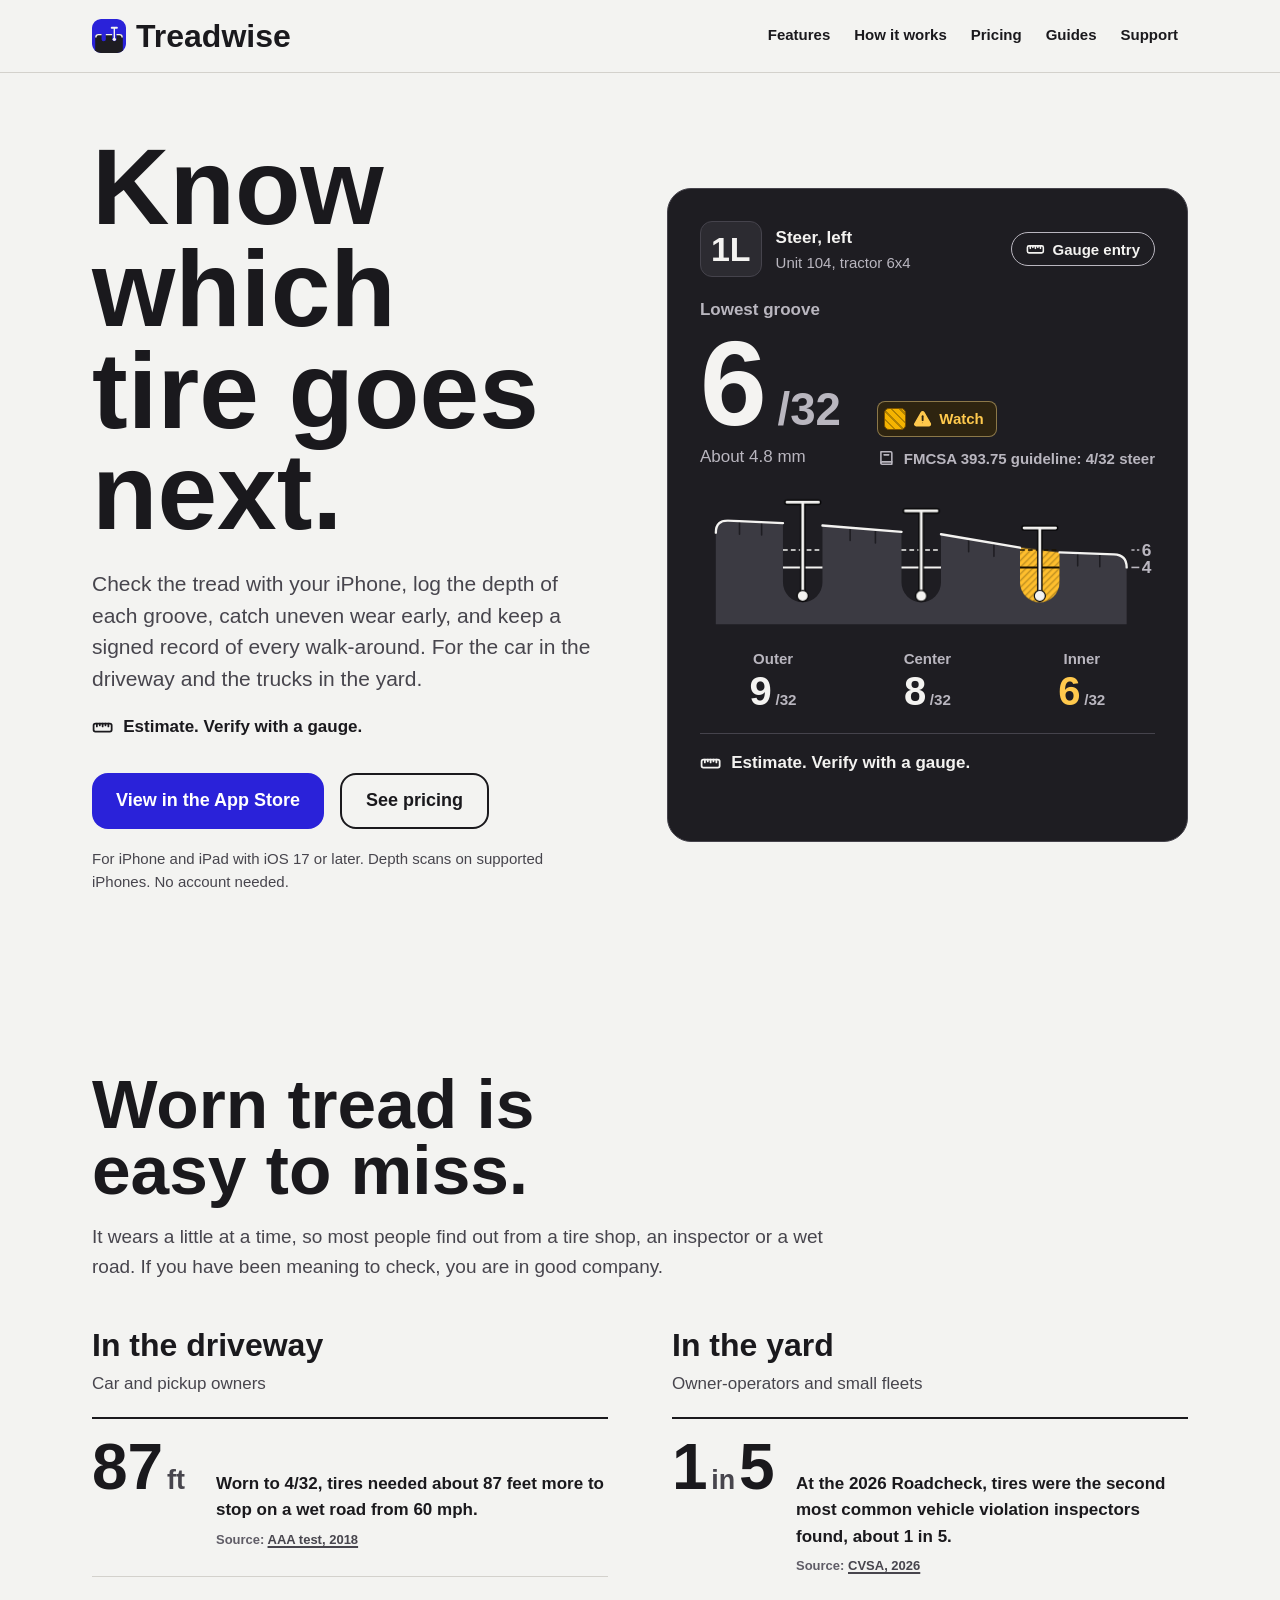
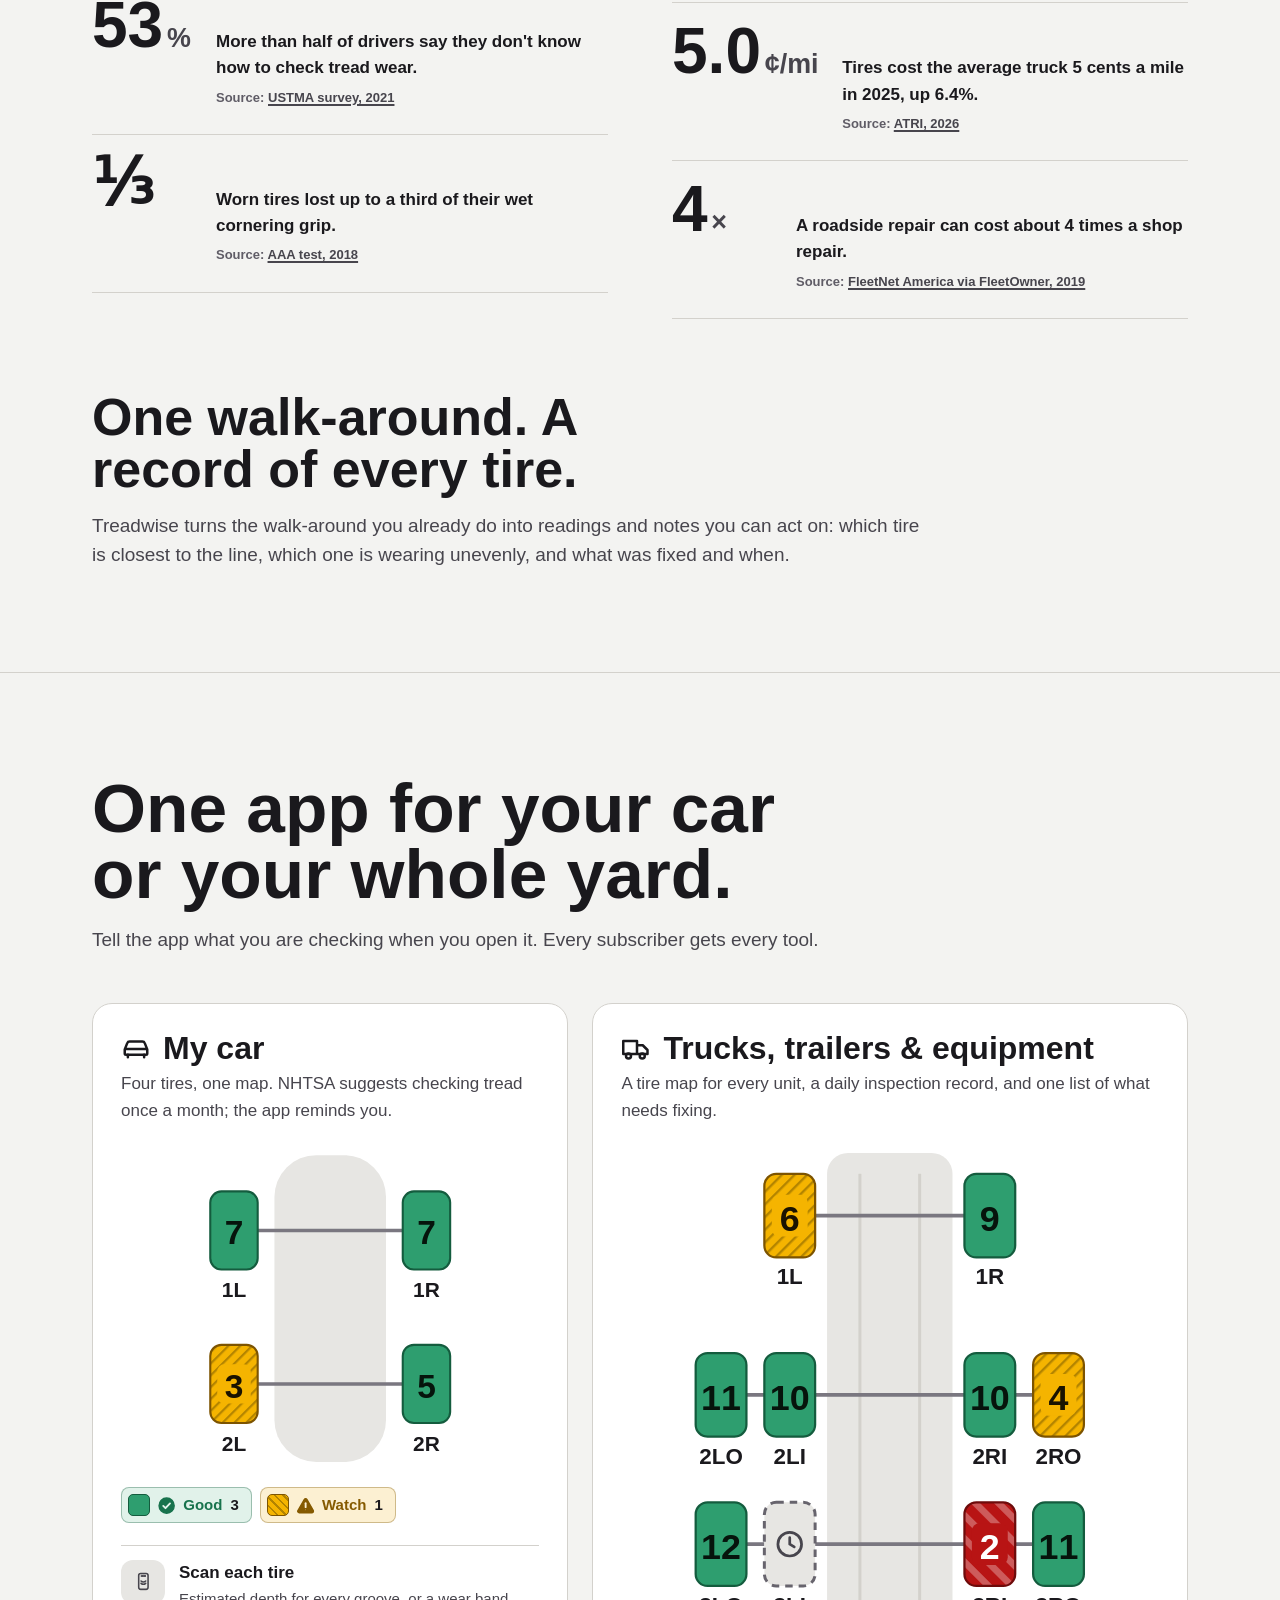
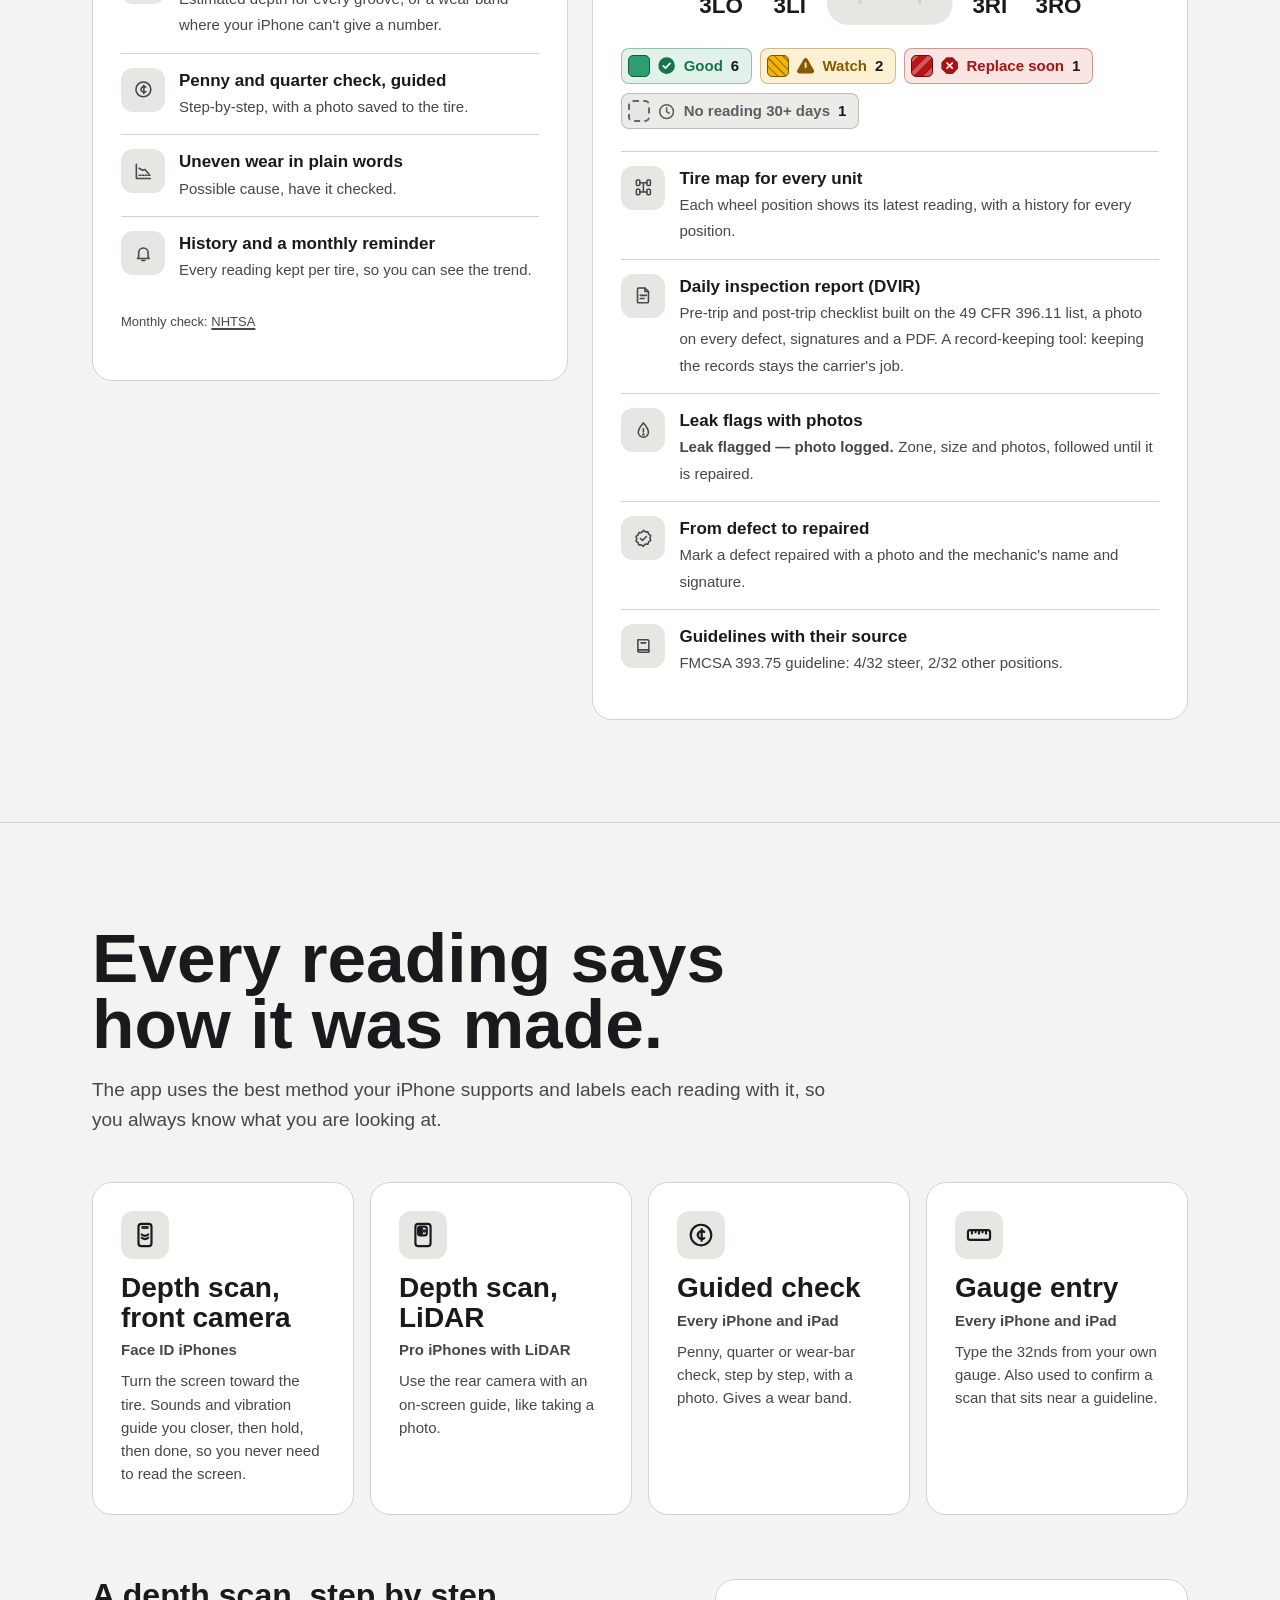
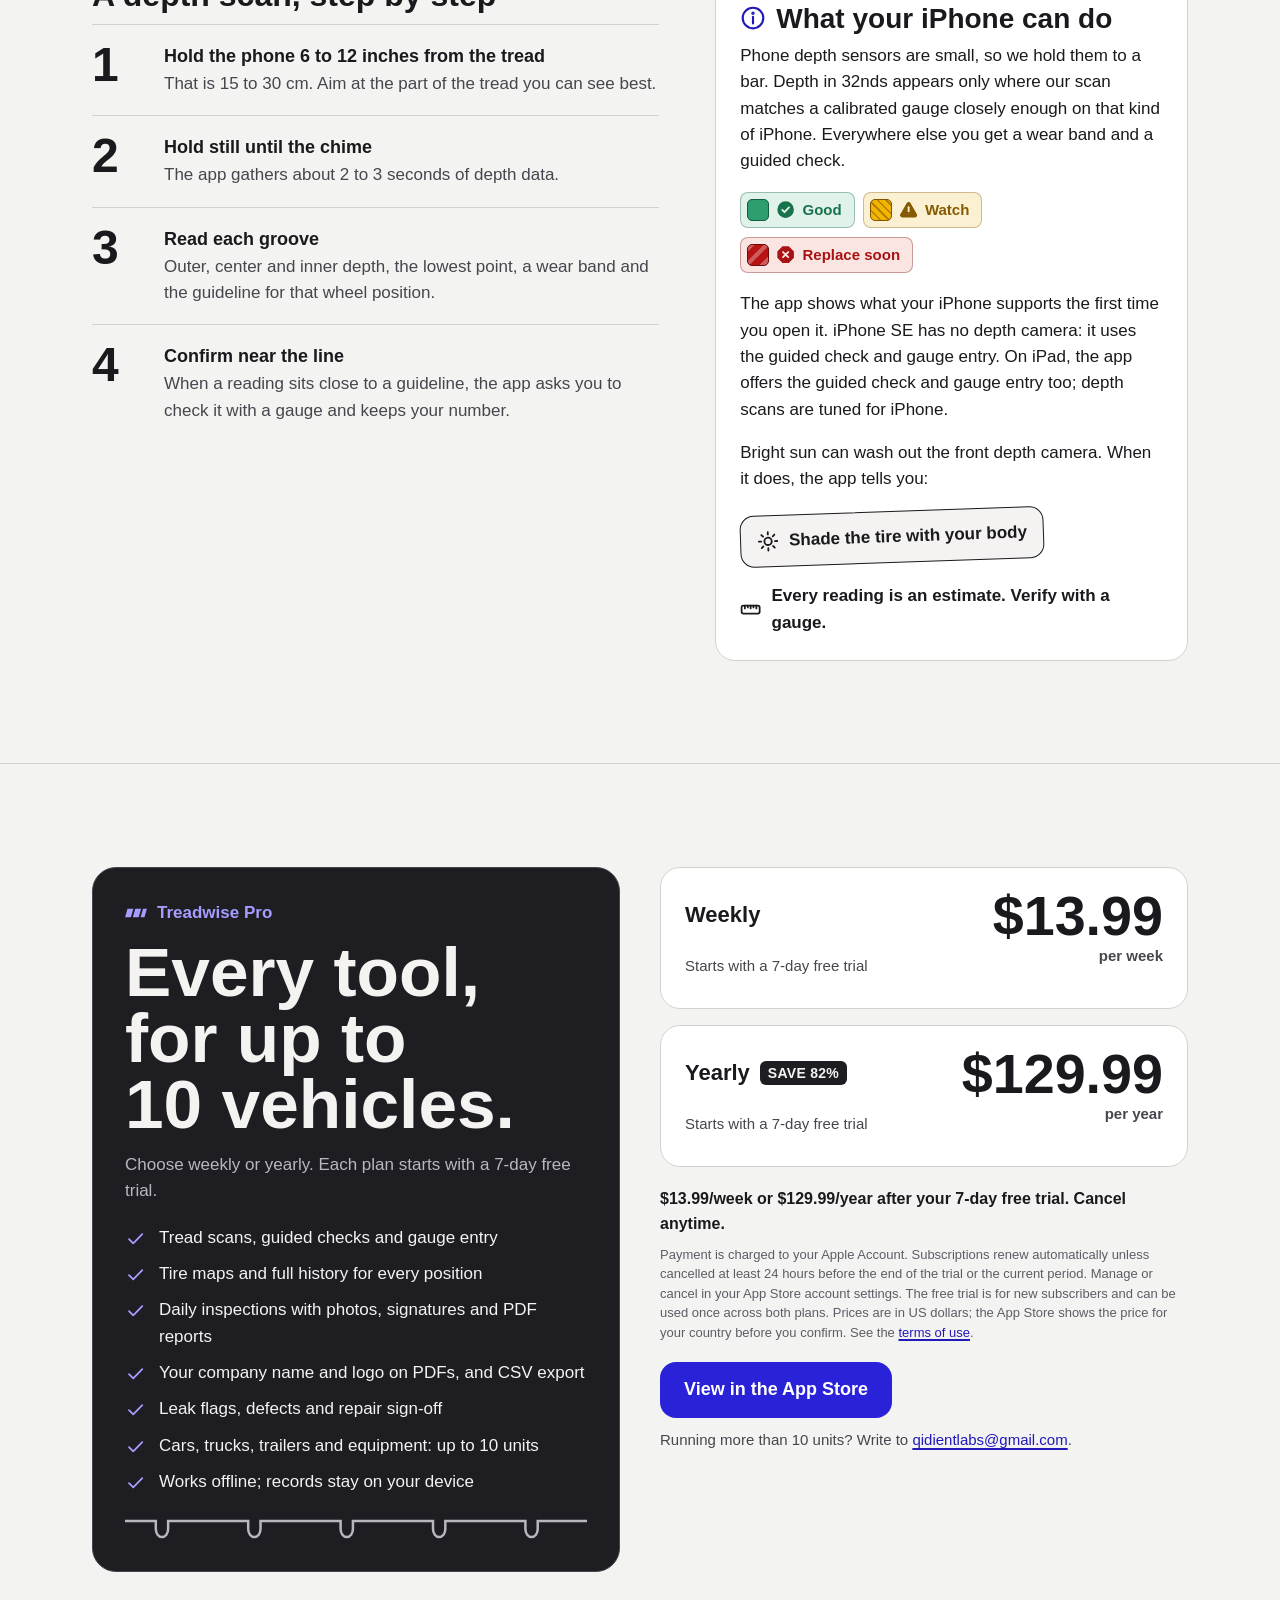
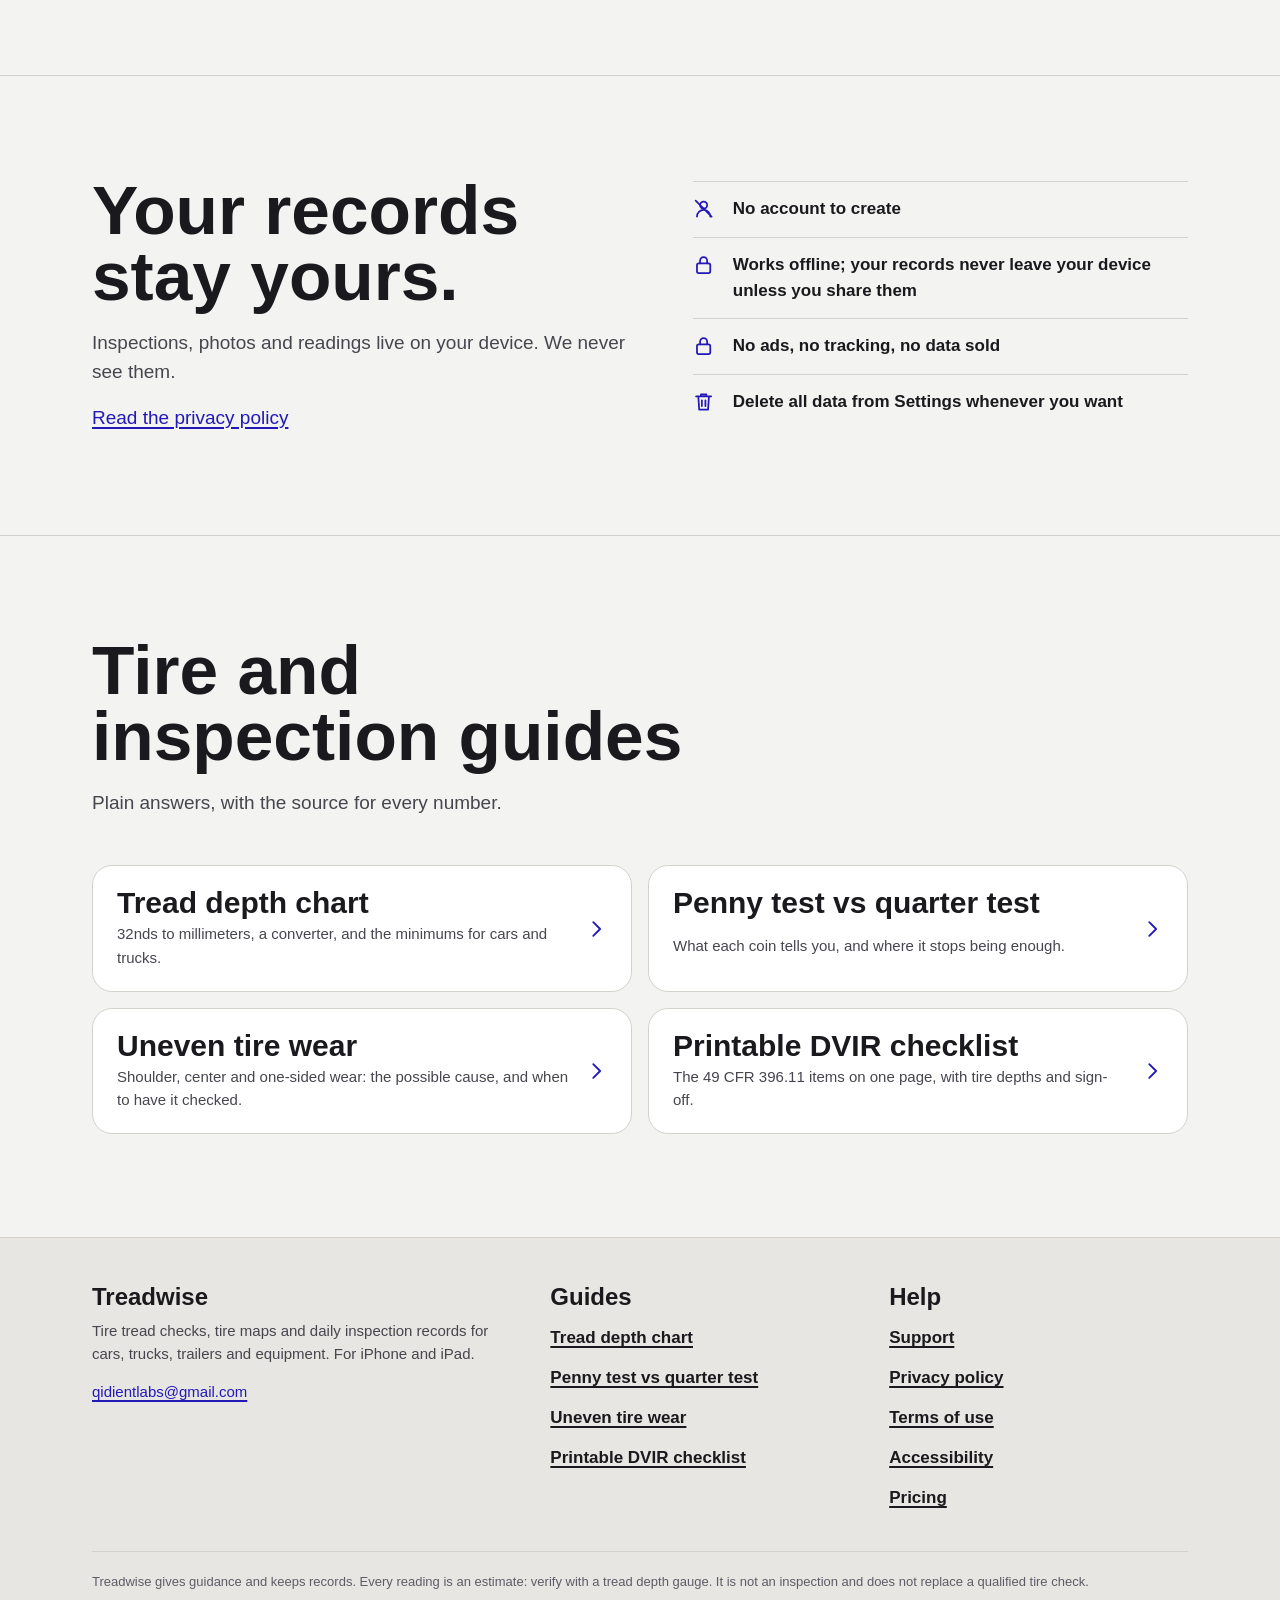
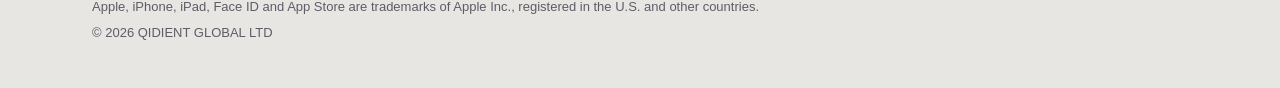
==== commit 210ab530: "Privacy policy: RevenueCat protection and TrueDepth wording; hero shows a gauge entry; drop source c" ====
--- a/index.html
+++ b/index.html
@@ -2,7 +2,7 @@
 <html lang="en-US">
 <head>
 <title>Treadwise: tire tread scanner and DVIR for iPhone</title>
-<meta name="description" content="Estimate tire tread depth per groove with your iPhone, catch uneven wear early, keep a tire map for every vehicle and a signed daily inspection record (DVIR).">
+<meta name="description" content="Check tire tread with your iPhone, log the depth of each groove, catch uneven wear early, keep a tire map for every vehicle and a signed daily inspection record (DVIR).">
 <meta charset="utf-8">
 <meta name="viewport" content="width=device-width, initial-scale=1">
 <meta name="color-scheme" content="light dark">
@@ -17,7 +17,7 @@
 <meta property="og:type" content="website">
 <meta property="og:site_name" content="Treadwise">
 <meta property="og:title" content="Treadwise: tire tread scanner and DVIR for iPhone">
-<meta property="og:description" content="Estimate tire tread depth per groove with your iPhone, catch uneven wear early, keep a tire map for every vehicle and a signed daily inspection record (DVIR).">
+<meta property="og:description" content="Check tire tread with your iPhone, log the depth of each groove, catch uneven wear early, keep a tire map for every vehicle and a signed daily inspection record (DVIR).">
 
 <link rel="canonical" href="https://jerryjrdev.github.io/tiretreadscanner/">
 <meta property="og:url" content="https://jerryjrdev.github.io/tiretreadscanner/">
@@ -32,7 +32,6 @@
 <a class="skip-link" href="#main">Skip to content</a>
 <svg width="0" height="0" style="position:absolute" aria-hidden="true" focusable="false">
   <defs>
-    <!-- Band patterns (DIRECTION.md §3): Watch fine 45° hatch, Replace soon bold 135° stripes. -->
     <pattern id="p-watch" width="6" height="6" patternUnits="userSpaceOnUse" patternTransform="rotate(45)">
       <rect width="6" height="6" style="fill:var(--watch-fill)"/>
       <rect width="1.6" height="6" style="fill:var(--watch-on);opacity:.3"/>
@@ -46,13 +45,11 @@
       <rect width="1.6" height="6" fill="#1C1300" opacity=".3"/>
     </pattern>
 
-    <!-- Band icons: circle, triangle, octagon, clock (ANSI sign shapes). --knock is the cut-out colour. -->
     <symbol id="i-good" viewBox="0 0 24 24"><circle cx="12" cy="12" r="10.5" fill="currentColor"/><path d="M7.3 12.4l3.1 3.1 6.3-6.6" fill="none" stroke="var(--knock, #fff)" stroke-width="2.6" stroke-linecap="round" stroke-linejoin="round"/></symbol>
     <symbol id="i-watch" viewBox="0 0 24 24"><path d="M10.3 3.2a2 2 0 0 1 3.4 0l9 15.6a2 2 0 0 1-1.7 3H3a2 2 0 0 1-1.7-3z" fill="currentColor"/><path d="M12 8.6v5.6" stroke="var(--knock, #fff)" stroke-width="2.6" stroke-linecap="round"/><circle cx="12" cy="17.9" r="1.5" fill="var(--knock, #fff)"/></symbol>
     <symbol id="i-replace" viewBox="0 0 24 24"><path d="M8 1.5h8l6.5 6.5v8L16 22.5H8L1.5 16V8z" fill="currentColor"/><path d="M8.4 8.4l7.2 7.2M15.6 8.4l-7.2 7.2" stroke="var(--knock, #fff)" stroke-width="2.6" stroke-linecap="round"/></symbol>
     <symbol id="i-stale" viewBox="0 0 24 24"><circle cx="12" cy="12" r="9.5" fill="none" stroke="currentColor" stroke-width="2.2"/><path d="M12 6.8V12l3.6 2.2" fill="none" stroke="currentColor" stroke-width="2.2" stroke-linecap="round" stroke-linejoin="round"/></symbol>
 
-    <!-- Line icons, 24 grid, 2 px stroke (set by .icon). -->
     <symbol id="i-ruler" viewBox="0 0 24 24"><rect x="1.8" y="7.5" width="20.4" height="9" rx="2"/><path d="M5.5 7.5v3.2M8.8 7.5v2M12 7.5v3.2M15.2 7.5v2M18.5 7.5v3.2"/></symbol>
     <symbol id="i-info" viewBox="0 0 24 24"><circle cx="12" cy="12" r="9.5"/><path d="M12 11v6"/><circle cx="12" cy="7.6" r=".6" fill="currentColor"/></symbol>
     <symbol id="i-book" viewBox="0 0 24 24"><path d="M5 3.5h12.5a1.5 1.5 0 0 1 1.5 1.5v14.5H6.5A1.5 1.5 0 0 1 5 18z"/><path d="M5 18a1.5 1.5 0 0 1 1.5-1.5H19M9 7.5h6"/></symbol>
@@ -108,19 +105,13 @@
 </header>
 <main id="main">
 
-  <!-- Hero: the reading is the most characteristic thing in this world, so it leads. -->
   <section class="hero" aria-labelledby="hero-title">
     <div class="wrap hero-grid">
       <div>
         <h1 id="hero-title">Know which tire goes next.</h1>
-        <p class="lede">Scan the tread with your iPhone, see the depth of each groove, catch uneven wear early, and keep a signed record of every walk-around. For the car in the driveway and the trucks in the yard.</p>
+        <p class="lede">Check the tread with your iPhone, log the depth of each groove, catch uneven wear early, and keep a signed record of every walk-around. For the car in the driveway and the trucks in the yard.</p>
         <p class="disclaimer"><svg class="icon" aria-hidden="true"><use href="#i-ruler"/></svg>Estimate. Verify with a gauge.</p>
         <div class="actions">
-          <!--
-  App Store badge slot. Apple requires its official badge artwork (Apple Marketing Tools,
-  https://tools.applemarketingtools.com/). Never redraw it. Save the official SVG as
-  site/assets/app-store-badge.svg and build.py uses it automatically once an app id is set.
--->
 
 <a class="btn btn-primary" href="https://apps.apple.com/app/id6839294842">View in the App Store</a>
 
@@ -130,18 +121,18 @@
       </div>
 
       <figure class="slab result" aria-labelledby="example-caption">
-        <figcaption id="example-caption" class="visually-hidden">Example scan result in the app: steer tire 1L on unit 104. Lowest scanned point 6 thirty-seconds, plus or minus 1, about 4.8 millimeters, wear band Watch. Outer groove 9, center 8, inner 6 thirty-seconds. FMCSA 393.75 guideline for steer tires is 4/32.</figcaption>
+        <figcaption id="example-caption" class="visually-hidden">Example reading in the app, entered from a tread gauge: steer tire 1L on unit 104. Lowest groove 6 thirty-seconds, about 4.8 millimeters, wear band Watch. Outer groove 9, center 8, inner 6 thirty-seconds. FMCSA 393.75 guideline for steer tires is 4/32.</figcaption>
         <div class="result-top" aria-hidden="true">
           <div class="result-where">
             <span class="plate">1L</span>
             <div><b>Steer, left</b><span>Unit 104, tractor 6x4</span></div>
           </div>
-          <span class="method-badge"><svg class="icon" aria-hidden="true"><use href="#i-depth"/></svg>Depth scan · TrueDepth</span>
+          <span class="method-badge"><svg class="icon" aria-hidden="true"><use href="#i-ruler"/></svg>Gauge entry</span>
         </div>
         <div class="result-readout" aria-hidden="true">
           <div>
-            <p class="label">Lowest scanned point</p>
-            <p class="reading" style="margin:0"><span class="n">6</span><span class="u">/32</span><span class="t">±1</span></p>
+            <p class="label">Lowest groove</p>
+            <p class="reading" style="margin:0"><span class="n">6</span><span class="u">/32</span></p>
             <p class="mm">About 4.8 mm</p>
           </div>
           <div class="verdict">
@@ -158,7 +149,6 @@
           <g fill="none" stroke="#F4F3F1" stroke-width="3" stroke-linejoin="round" stroke-linecap="round">
             <path d="M20 112q0-16 16-15.2L105 100M155 103l100 8M305 114l100 17M455 137l69 2.4q16 .6 16 16.6"/>
           </g>
-          <!-- Guidelines drawn inside the grooves only: 4/32 solid, 6/32 dashed (remaining depth above the floor). -->
           <g stroke="#F4F3F1" stroke-width="2.5">
             <path d="M105 156h50M255 156h50"/>
             <path d="M105 134h50M255 134h50" stroke-dasharray="6 4" stroke-width="2"/>
@@ -175,7 +165,6 @@
             <text x="559" y="141">6</text>
             <text x="559" y="163">4</text>
           </g>
-          <!-- Gauge pins drop into each groove. -->
           <g class="pin">
             <path d="M110 73.5h40M130 74v118" stroke="#050506" stroke-width="7" stroke-linecap="round"/>
             <path d="M110 73.5h40M130 74v118" stroke="#F4F3F1" stroke-width="3.5" stroke-linecap="round"/>
@@ -202,7 +191,6 @@
     </div>
   </section>
 
-  <!-- Problem, not alone, cost: real, sourced figures only (docs/store/research/facts.md). -->
   <section class="section" id="why" aria-labelledby="why-title">
     <div class="wrap">
       <div class="section-head">
@@ -272,7 +260,6 @@
     </div>
   </section>
 
-  <!-- Two paths: the same words the app uses in "What are you checking?" -->
   <section class="section" id="features" aria-labelledby="features-title">
     <div class="wrap">
       <div class="section-head">
@@ -328,13 +315,11 @@
                 <path d="M84 168h12M130 168h100M264 168h12"/>
                 <path d="M84 268h12M130 268h100M264 268h12"/>
               </g>
-              <!-- Axle 1 (steer) -->
               <rect x="96" y="20" width="34" height="56" rx="8" fill="url(#p-watch)" style="stroke:var(--watch-stroke)" stroke-width="1.5"/>
               <rect x="101" y="34" width="24" height="28" rx="5" style="fill:var(--watch-fill)"/>
               <text class="svg-num" x="113" y="58" text-anchor="middle" style="fill:var(--watch-on)">6</text>
               <rect x="230" y="20" width="34" height="56" rx="8" style="fill:var(--good-fill);stroke:var(--good-stroke)" stroke-width="1.5"/>
               <text class="svg-num" x="247" y="58" text-anchor="middle" style="fill:var(--good-on)">9</text>
-              <!-- Axle 2 (drive) -->
               <rect x="50" y="140" width="34" height="56" rx="8" style="fill:var(--good-fill);stroke:var(--good-stroke)" stroke-width="1.5"/>
               <text class="svg-num" x="67" y="178" text-anchor="middle" style="fill:var(--good-on)">11</text>
               <rect x="96" y="140" width="34" height="56" rx="8" style="fill:var(--good-fill);stroke:var(--good-stroke)" stroke-width="1.5"/>
@@ -344,7 +329,6 @@
               <rect x="276" y="140" width="34" height="56" rx="8" fill="url(#p-watch)" style="stroke:var(--watch-stroke)" stroke-width="1.5"/>
               <rect x="281" y="154" width="24" height="28" rx="5" style="fill:var(--watch-fill)"/>
               <text class="svg-num" x="293" y="178" text-anchor="middle" style="fill:var(--watch-on)">4</text>
-              <!-- Axle 3 (drive) -->
               <rect x="50" y="240" width="34" height="56" rx="8" style="fill:var(--good-fill);stroke:var(--good-stroke)" stroke-width="1.5"/>
               <text class="svg-num" x="67" y="278" text-anchor="middle" style="fill:var(--good-on)">12</text>
               <rect x="96" y="240" width="34" height="56" rx="8" style="fill:var(--stale-fill);stroke:var(--stale-stroke)" stroke-width="2" stroke-dasharray="5 4"/>
@@ -372,7 +356,7 @@
             <li><span class="well"><svg class="icon" aria-hidden="true"><use href="#i-map"/></svg></span><div><b>Tire map for every unit</b><span>Each wheel position shows its latest reading, with a history for every position.</span></div></li>
             <li><span class="well"><svg class="icon" aria-hidden="true"><use href="#i-doc"/></svg></span><div><b>Daily inspection report (DVIR)</b><span>Pre-trip and post-trip checklist built on the 49 CFR 396.11 list, a photo on every defect, signatures and a PDF. A record-keeping tool: keeping the records stays the carrier's job.</span></div></li>
             <li><span class="well"><svg class="icon" aria-hidden="true"><use href="#i-leak"/></svg></span><div><b>Leak flags with photos</b><span class="leak-line">Leak flagged — photo logged.</span> <span>Zone, size and photos, followed until it is repaired.</span></div></li>
-            <li><span class="well"><svg class="icon" aria-hidden="true"><use href="#i-seal"/></svg></span><div><b>Defects to repaired</b><span>Mark a defect repaired with a photo and the mechanic's name and signature.</span></div></li>
+            <li><span class="well"><svg class="icon" aria-hidden="true"><use href="#i-seal"/></svg></span><div><b>From defect to repaired</b><span>Mark a defect repaired with a photo and the mechanic's name and signature.</span></div></li>
             <li><span class="well"><svg class="icon" aria-hidden="true"><use href="#i-book"/></svg></span><div><b>Guidelines with their source</b><span>FMCSA 393.75 guideline: 4/32 steer, 2/32 other positions.</span></div></li>
           </ul>
         </article>
@@ -380,7 +364,6 @@
     </div>
   </section>
 
-  <!-- How scanning works, with the honest device note. -->
   <section class="section" id="how" aria-labelledby="how-title">
     <div class="wrap">
       <div class="section-head">
@@ -441,7 +424,6 @@
     </div>
   </section>
 
-  <!-- Pricing: billed amount is the largest price text; no derived prices; trial terms smaller. -->
   <section class="section" id="pricing" aria-labelledby="pricing-title">
     <div class="wrap pricing-grid">
       <div class="slab pricing-head">
@@ -481,11 +463,6 @@
           <p class="legal">Payment is charged to your Apple Account. Subscriptions renew automatically unless cancelled at least 24 hours before the end of the trial or the current period. Manage or cancel in your App Store account settings. The free trial is for new subscribers and can be used once across both plans. Prices are in US dollars; the App Store shows the price for your country before you confirm. See the <a href="terms.html">terms of use</a>.</p>
         </div>
         <div class="actions" style="margin-top:20px">
-          <!--
-  App Store badge slot. Apple requires its official badge artwork (Apple Marketing Tools,
-  https://tools.applemarketingtools.com/). Never redraw it. Save the official SVG as
-  site/assets/app-store-badge.svg and build.py uses it automatically once an app id is set.
--->
 
 <a class="btn btn-primary" href="https://apps.apple.com/app/id6839294842">View in the App Store</a>
 
